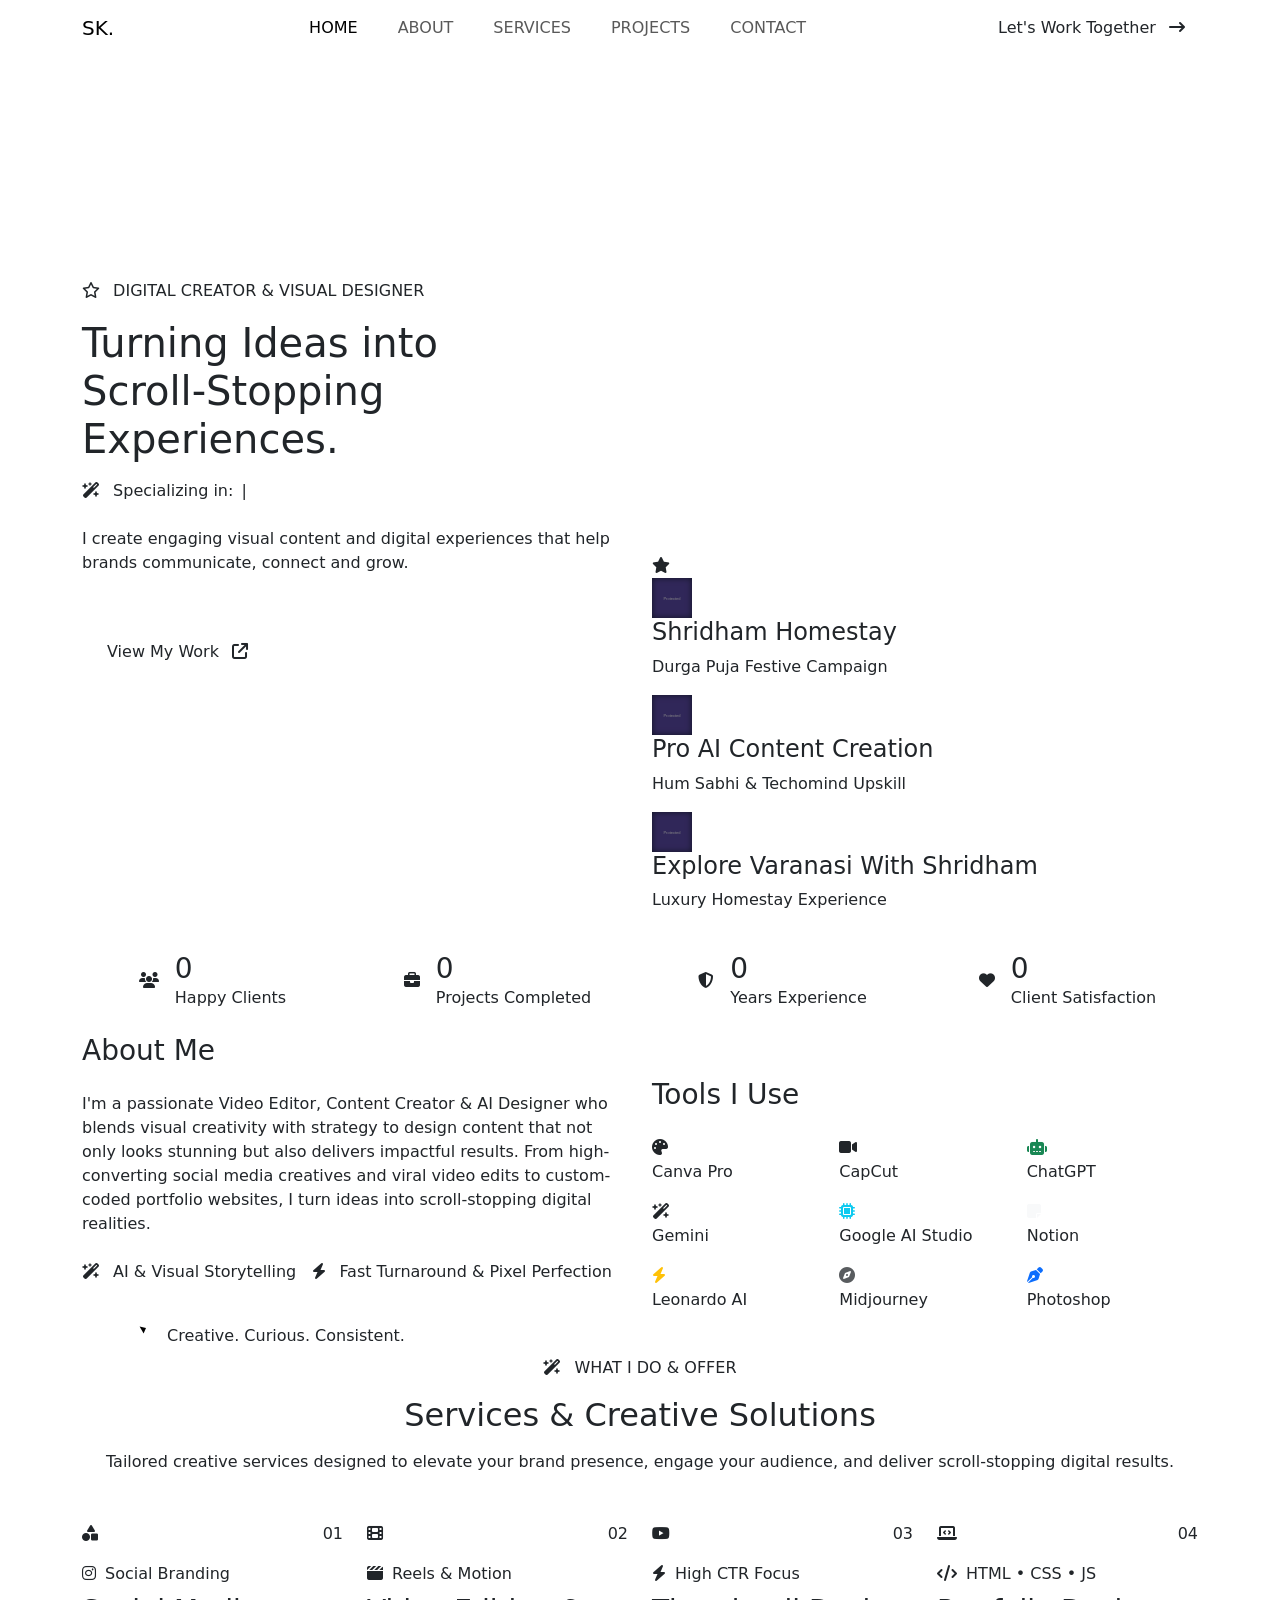
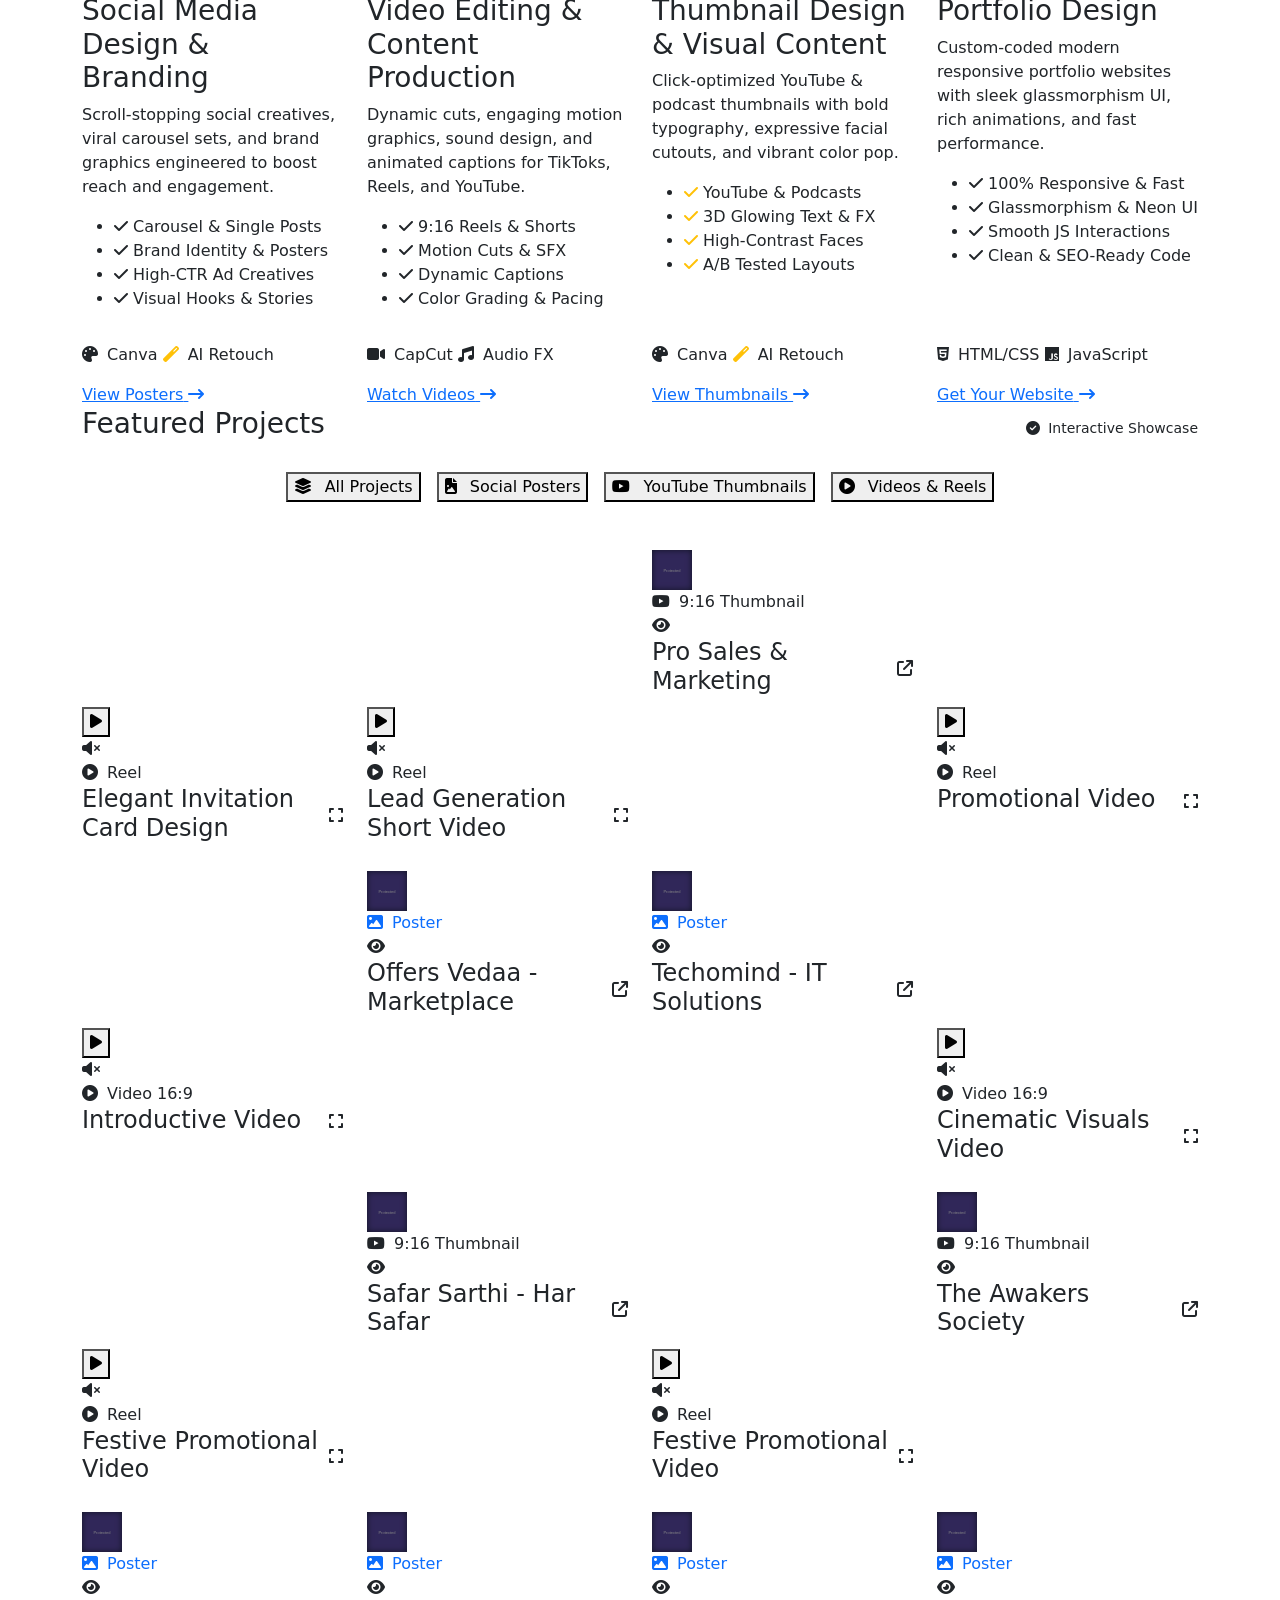
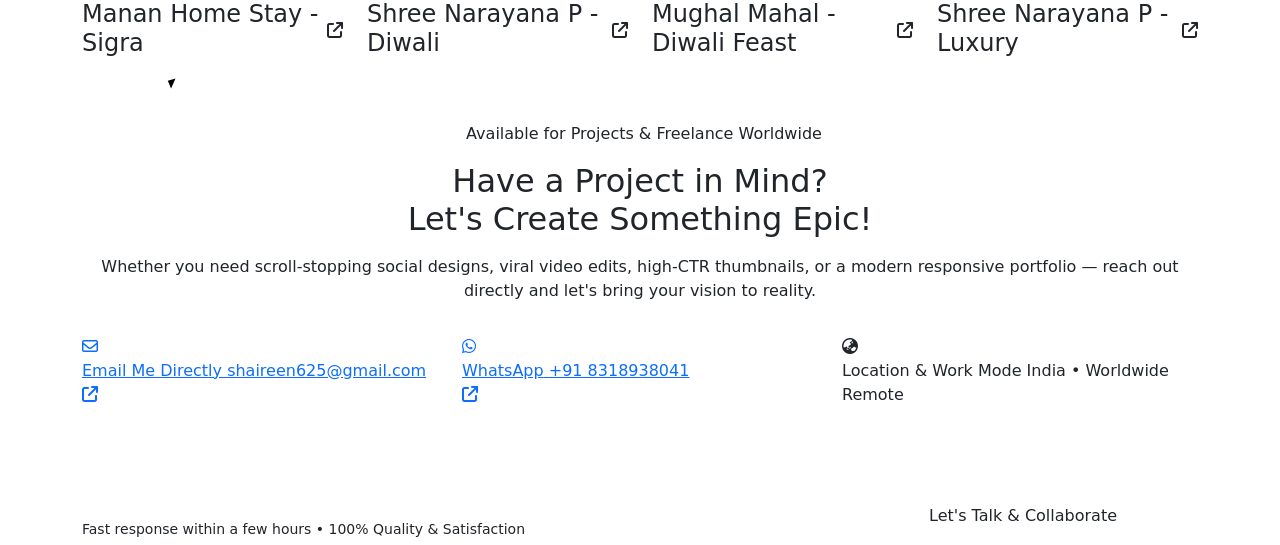
==== index.html @ 80df25f9 "Add files via upload" ====
<!doctype html>
<html lang="en">

<head>
  <meta charset="UTF-8" />
  <meta name="viewport" content="width=device-width, initial-scale=1.0" />
  <meta name="description"
    content="SK. - Digital Creator & AI Content Designer Portfolio. Specialize in UI/UX Design, Canva Design, AI Visuals, and Video Content Creation." />
  <meta name="keywords" content="Digital Creator, AI Designer, Canva Pro, Photoshop, Video Editing, Portfolio" />
  <meta name="author" content="SK." />

  <!-- Open Graph SEO Meta Tags -->
  <meta property="og:type" content="website" />
  <meta property="og:title" content="SK. - Digital Creator & AI Content Designer Portfolio" />
  <meta property="og:description"
    content="Turning Ideas into Scroll-Stopping Experiences. Discover visual kits, UI mockups, and AI product visuals." />
  <meta property="og:image" content="media/favicon.png" />

  <link rel="icon" type="image/png" href="media/favicon.png" />
  <title>
    SK. - Video Editor, Content Creator & AI Content Designer Portfolio
  </title>

  <!-- Google Fonts -->
  <link rel="preconnect" href="https://fonts.googleapis.com" />
  <link rel="preconnect" href="https://fonts.gstatic.com" crossorigin />
  <link
    href="https://fonts.googleapis.com/css2?family=Inter:wght@300;400;500;600;700&family=Outfit:wght@400;500;600;700;800&display=swap"
    rel="stylesheet" />

  <!-- Bootstrap 5.3 CSS CDN -->
  <link href="https://cdn.jsdelivr.net/npm/bootstrap@5.3.0/dist/css/bootstrap.min.css" rel="stylesheet" />

  <!-- Font Awesome 6.4 CDN -->
  <link rel="stylesheet" href="https://cdnjs.cloudflare.com/ajax/libs/font-awesome/6.4.0/css/all.min.css" />

  <!-- Custom CSS -->
  <link rel="stylesheet" href="assets/css/style.css" />
</head>

<body>
  <div class="page-wrapper">
    <!-- Custom Navigation Backdrop for Mobile Sidebar -->
    <div class="nav-backdrop-custom" id="navBackdrop"></div>

    <!-- Ambient Glowing Lights in Background -->
    <div class="ambient-glow glow-top"></div>
    <div class="ambient-glow glow-middle"></div>
    <div class="ambient-glow glow-bottom"></div>

    <!-- Header Navigation -->
    <header class="navbar navbar-expand-lg transition-medium">
      <div class="container">
        <a href="#home" class="logo navbar-brand">
          SK<span class="dot">.</span>
        </a>

        <button class="navbar-toggler border-0 shadow-none menu-btn collapsed" type="button" id="custom-menu-toggle"
          aria-label="Toggle navigation">
          <span></span>
          <span></span>
          <span></span>
        </button>

        <div class="navbar-collapse justify-content-center" id="navbarNav">
          <!-- Mobile Drawer Top Bar with Brand & Close Button -->
          <div class="mobile-drawer-header d-flex d-lg-none justify-content-between align-items-center w-100">
            <a href="#home" class="logo navbar-brand">
              SK<span class="dot">.</span>
            </a>
            <button type="button" class="mobile-drawer-close-btn" id="mobileDrawerClose" aria-label="Close navigation">
              <i class="fa-solid fa-xmark"></i>
            </button>
          </div>

          <!-- Main Navigation Links -->
          <ul class="navbar-nav gap-lg-4 mt-3 mt-lg-0">
            <li class="nav-item">
              <a href="#home" class="nav-link active">HOME</a>
            </li>
            <li class="nav-item">
              <a href="#about" class="nav-link">ABOUT</a>
            </li>
            <li class="nav-item">
              <a href="#services" class="nav-link">SERVICES</a>
            </li>
            <li class="nav-item">
              <a href="#projects" class="nav-link">PROJECTS</a>
            </li>
            <li class="nav-item">
              <a href="#contact" class="nav-link">CONTACT</a>
            </li>
          </ul>

          <!-- Mobile Drawer Bottom Contact Hub -->
          <div class="mobile-drawer-footer d-flex d-lg-none flex-column w-100 mt-auto pt-4">
            <span class="mobile-footer-tag text-uppercase text-muted-custom">Quick Connect</span>
            <a href="https://wa.me/+918318938041" target="_blank" rel="noopener noreferrer"
              class="mobile-contact-pill whatsapp-pill">
              <i class="fa-brands fa-whatsapp"></i>
              <div class="d-flex flex-column text-start">
                <span class="pill-label">WhatsApp</span>
                <span class="pill-val">+91 8318938041</span>
              </div>
              <i class="fa-solid fa-arrow-up-right-from-square ms-auto pill-arrow"></i>
            </a>
            <a href="mailto:shaireen625@gmail.com" class="mobile-contact-pill email-pill">
              <i class="fa-regular fa-envelope"></i>
              <div class="d-flex flex-column text-start">
                <span class="pill-label">Email Me</span>
                <span class="pill-val">shaireen625@gmail.com</span>
              </div>
              <i class="fa-solid fa-arrow-up-right-from-square ms-auto pill-arrow"></i>
            </a>
            <div class="mobile-drawer-status mt-2">
              <span class="status-live-dot animate-pulse"></span>
              <span>Available for New Projects</span>
            </div>
          </div>
        </div>

        <div class="d-none d-lg-block">
          <a href="#contact" class="btn btn-work-together">
            Let's Work Together <i class="fas fa-arrow-right-long ms-2"></i>
          </a>
        </div>
      </div>
    </header>

    <!-- Main Scrolling Container -->
    <main>
      <!-- SECTION 1: HERO SECTION -->
      <section id="home" class="hero-section">
        <div class="container">
          <div class="row align-items-center gy-5">
            <!-- Left Hero Details -->
            <div class="col-lg-6 text-center text-lg-start">
              <div class="badge-creator-wrap mb-3 d-inline-flex">
                <span class="badge-creator">
                  <i class="fa-regular fa-star me-2 animate-pulse"></i>
                  DIGITAL CREATOR & VISUAL DESIGNER
                </span>
              </div>
              <h1 class="hero-title mb-3">
                Turning Ideas into <br />
                <span class="text-gradient">Scroll-Stopping <br />Experiences.</span>
              </h1>

              <!-- Dynamic Typewriter Showcase Box -->
              <div class="hero-typewriter-box mb-4 d-inline-flex align-items-center">
                <div class="typewriter-badge-glow">
                  <i class="fa-solid fa-wand-magic-sparkles text-cyan me-2"></i>
                  <span class="typewriter-prefix text-muted-custom">Specializing in:</span>
                </div>
                <span class="typewriter-dynamic-text text-gradient fw-bold ms-2" id="heroTypewriter"></span>
                <span class="typewriter-cursor">|</span>
              </div>

              <p class="hero-desc mb-5 text-muted-custom mx-auto mx-lg-0">
                I create engaging visual content and digital experiences that
                help brands communicate, connect and grow.
              </p>

              <div class="hero-cta-group d-flex justify-content-lg-start justify-content-center gap-4 mb-4">
                <a href="#projects" class="btn btn-primary-custom px-4 py-3">
                  View My Work
                  <i class="fas fa-arrow-up-right-from-square ms-2"></i>
                </a>
                <a href="media/cv/cv.pdf" class="btn btn-download-cv align-items-center gap-2 text-white"
                  target="_blank" rel="noopener noreferrer">
                  Download CV
                  <i class="fas fa-arrow-down-to-bracket text-primary-gradient"></i>
                </a>
              </div>

              <!-- Worked With Tools -->
              <!-- <div class="worked-tools-wrap">
                                <h6 class="worked-title text-uppercase text-muted-custom mb-3">Worked With Tools</h6>
                                <div
                                    class="worked-tools-list d-flex flex-wrap justify-content-center justify-content-lg-start gap-4 text-muted-custom font-heading">
                                    <span class="tool-item"><i class="fa-solid fa-palette text-cyan me-1"></i>
                                        Canva</span>
                                    <span class="tool-item"><i class="fa-solid fa-video text-pink me-1"></i>
                                        CapCut</span>
                                    <span class="tool-item"><i class="fa-solid fa-note-sticky text-light me-1"></i>
                                        Gemini</span>
                                    <span class="tool-item"><i class="fa-solid fa-robot text-success me-1"></i>
                                        ChatGPT</span>
                                </div>
                            </div> -->
            </div>

            <!-- Right Hero Visual Collage -->
            <div class="col-lg-6 position-relative hero-visual-col mt-0">
              <div class="collage-wrapper mx-auto">
                <!-- Glowing ring background shapes -->
                <div class="circle-glow-ring"></div>

                <!-- 3D Saturn ball shape -->
                <div class="saturn-sphere shadow-glow">
                  <div class="saturn-ring"></div>
                </div>

                <!-- Floating purple orb -->
                <div class="floating-sphere orb-1"></div>
                <div class="floating-sphere orb-2"></div>

                <!-- Spinning "Creativity With Purpose" Sticker Badge -->
                <div class="creativity-badge">
                  <svg viewBox="0 0 100 100" width="100%" height="100%">
                    <path id="circlePath" d="M 50, 50 m -37, 0 a 37,37 0 1,1 74,0 a 37,37 0 1,1 -74,0" fill="none" />
                    <text font-size="9" fill="rgba(255,255,255,0.7)" letter-spacing="1">
                      <textPath href="#circlePath">
                        CREATIVITY • WITH PURPOSE • CREATIVITY • WITH PURPOSE
                        •
                      </textPath>
                    </text>
                  </svg>
                  <div class="badge-star">
                    <i class="fas fa-star text-gradient"></i>
                  </div>
                </div>

                <!-- Collage Card 1: Shridham Homestay Campaign -->
                <div class="collage-card card-wellness">
                  <div class="card-inner">
                    <div class="card-media"
                      style="background-image: url('media/banner/banner1.jpg'); background-size: cover; background-position: center;"
                      data-bg="media/banner/banner1.jpg">
                      <img
                        src="data:image/svg+xml,%3Csvg xmlns='http://www.w3.org/2000/svg' width='40' height='40' viewBox='0 0 40 40'%3E%3Crect width='100%25' height='100%25' fill='%23121524'/%3E%3Cfilter id='b'%3E%3CfeGaussianBlur stdDeviation='3'/%3E%3C/filter%3E%3Crect width='100%25' height='100%25' fill='%238a5cf5' opacity='0.25' filter='url(%23b)'/%3E%3Ctext x='50%25' y='55%25' font-size='4' fill='%23888' font-family='sans-serif' text-anchor='middle'%3EProtected%3C/text%3E%3C/svg%3E"
                        alt="Shridham Homestay Durga Puja Festive Campaign Offer" class="protected-placeholder"
                        draggable="false" />
                      <div class="media-protect-overlay"></div>
                    </div>
                    <div class="card-label">
                      <h4>Shridham Homestay</h4>
                      <p>Durga Puja Festive Campaign</p>
                    </div>
                  </div>
                </div>

                <!-- Collage Card 2: Hum Sabhi Pro AI Upskill -->
                <div class="collage-card card-perfume">
                  <div class="card-inner">
                    <div class="card-media"
                      style="background-image: url('media/banner/banner2.jpg'); background-size: cover; background-position: center;"
                      data-bg="media/banner/banner2.jpg">
                      <img
                        src="data:image/svg+xml,%3Csvg xmlns='http://www.w3.org/2000/svg' width='40' height='40' viewBox='0 0 40 40'%3E%3Crect width='100%25' height='100%25' fill='%23121524'/%3E%3Cfilter id='b'%3E%3CfeGaussianBlur stdDeviation='3'/%3E%3C/filter%3E%3Crect width='100%25' height='100%25' fill='%238a5cf5' opacity='0.25' filter='url(%23b)'/%3E%3Ctext x='50%25' y='55%25' font-size='4' fill='%23888' font-family='sans-serif' text-anchor='middle'%3EProtected%3C/text%3E%3C/svg%3E"
                        alt="Hum Sabhi Pro AI Content Creation Upskill Program" class="protected-placeholder"
                        draggable="false" />
                      <div class="media-protect-overlay"></div>
                    </div>
                    <div class="card-label">
                      <h4>Pro AI Content Creation</h4>
                      <p>Hum Sabhi & Techomind Upskill</p>
                    </div>
                  </div>
                </div>

                <!-- Collage Card 3: Varanasi Travel & Stay -->
                <div class="collage-card card-skincare">
                  <div class="card-inner">
                    <div class="card-media"
                      style="background-image: url('media/banner/banner3.jpg'); background-size: cover; background-position: center;"
                      data-bg="media/banner/banner3.jpg">
                      <img
                        src="data:image/svg+xml,%3Csvg xmlns='http://www.w3.org/2000/svg' width='40' height='40' viewBox='0 0 40 40'%3E%3Crect width='100%25' height='100%25' fill='%23121524'/%3E%3Cfilter id='b'%3E%3CfeGaussianBlur stdDeviation='3'/%3E%3C/filter%3E%3Crect width='100%25' height='100%25' fill='%238a5cf5' opacity='0.25' filter='url(%23b)'/%3E%3Ctext x='50%25' y='55%25' font-size='4' fill='%23888' font-family='sans-serif' text-anchor='middle'%3EProtected%3C/text%3E%3C/svg%3E"
                        alt="Shridham Homestay Explore Varanasi Luxury Stay" class="protected-placeholder"
                        draggable="false" />
                      <div class="media-protect-overlay"></div>
                    </div>
                    <div class="card-label">
                      <h4>Explore Varanasi With Shridham</h4>
                      <p>Luxury Homestay Experience</p>
                    </div>
                  </div>
                </div>
              </div>
            </div>
          </div>
        </div>
      </section>

      <!-- SECTION 2: STATS CARD SECTION -->
      <section class="stats-section py-4">
        <div class="container">
          <div class="stats-glass-container">
            <div class="row align-items-center text-center text-md-start gy-4">
              <!-- Stat Item 1 -->
              <div class="col-md-3 col-6 border-right-custom">
                <div class="stat-item d-flex flex-column flex-md-row align-items-center justify-content-center gap-3">
                  <div class="stat-icon-box">
                    <i class="fa-solid fa-users"></i>
                  </div>
                  <div>
                    <h3 class="stat-num text-gradient mb-0" data-target="30" data-suffix="+">
                      0
                    </h3>
                    <p class="stat-lbl mb-0 text-muted-custom">
                      Happy Clients
                    </p>
                  </div>
                </div>
              </div>

              <!-- Stat Item 2 -->
              <div class="col-md-3 col-6 border-right-custom">
                <div class="stat-item d-flex flex-column flex-md-row align-items-center justify-content-center gap-3">
                  <div class="stat-icon-box">
                    <i class="fa-solid fa-briefcase"></i>
                  </div>
                  <div>
                    <h3 class="stat-num text-gradient mb-0" data-target="50" data-suffix="+">
                      0
                    </h3>
                    <p class="stat-lbl mb-0 text-muted-custom">
                      Projects Completed
                    </p>
                  </div>
                </div>
              </div>

              <!-- Stat Item 3 -->
              <div class="col-md-3 col-6 border-right-custom">
                <div class="stat-item d-flex flex-column flex-md-row align-items-center justify-content-center gap-3">
                  <div class="stat-icon-box">
                    <i class="fa-solid fa-shield-halved"></i>
                  </div>
                  <div>
                    <h3 class="stat-num text-gradient mb-0" data-target="2" data-suffix="+">
                      0
                    </h3>
                    <p class="stat-lbl mb-0 text-muted-custom">
                      Years Experience
                    </p>
                  </div>
                </div>
              </div>

              <!-- Stat Item 4 -->
              <div class="col-md-3 col-6">
                <div class="stat-item d-flex flex-column flex-md-row align-items-center justify-content-center gap-3">
                  <div class="stat-icon-box">
                    <i class="fa-solid fa-heart"></i>
                  </div>
                  <div>
                    <h3 class="stat-num text-gradient mb-0" data-target="100" data-suffix="%">
                      0
                    </h3>
                    <p class="stat-lbl mb-0 text-muted-custom">
                      Client Satisfaction
                    </p>
                  </div>
                </div>
              </div>
            </div>
          </div>
        </div>
      </section>

      <!-- SECTION 3: ABOUT ME & TOOLS (2-Column Layout) -->
      <section id="about" class="details-section pb-0">
        <div class="container">
          <div class="stats-glass-about-container">
            <div class="row gy-4 align-items-center">
              <!-- Column 1: About Me -->
              <div class="col-lg-6" id="about-col">
                <div class="column-header mb-4">
                  <h3 class="column-title">About Me</h3>
                  <div class="column-title-line"></div>
                </div>
                <p class="about-text text-muted-custom mb-4">
                  I'm a passionate Video Editor, Content Creator & AI Designer who blends
                  visual creativity with strategy to design content that not
                  only looks stunning but also delivers impactful results.
                  From high-converting social media creatives and viral video
                  edits to custom-coded portfolio websites, I turn ideas into
                  scroll-stopping digital realities.
                </p>

                <div class="about-highlights-grid d-flex flex-wrap gap-2 gap-md-3 mb-4">
                  <div class="about-highlight-pill">
                    <i class="fa-solid fa-wand-magic-sparkles text-cyan me-2"></i>
                    <span>AI & Visual Storytelling</span>
                  </div>
                  <div class="about-highlight-pill">
                    <i class="fa-solid fa-bolt text-pink me-2"></i>
                    <span>Fast Turnaround & Pixel Perfection</span>
                  </div>
                </div>

                <div class="about-badge-wrap position-relative pt-2">
                  <!-- Hand drawn arrow pointer (embedded inline SVG) -->
                  <svg class="hand-arrow" viewBox="0 0 100 50" width="80">
                    <path d="M10,10 Q50,45 80,15" fill="none" stroke="var(--clr-primary)" stroke-width="2"
                      stroke-dasharray="4,4" />
                    <polygon points="80,15 72,13 77,22" fill="var(--clr-primary)" />
                  </svg>
                  <span class="btn-creative-badge">
                    Creative. Curious. Consistent.
                  </span>
                </div>
              </div>

              <!-- Column 2: Tools I Use -->
              <div class="col-lg-6" id="tools">
                <div class="column-header mb-4">
                  <h3 class="column-title">Tools I Use</h3>
                  <div class="column-title-line"></div>
                </div>
                <div class="tools-grid-box">
                  <div class="row g-2 g-md-3 row-cols-3">
                    <!-- Tool 1: Canva -->
                    <div class="col">
                      <div class="tool-card-box">
                        <div class="tool-card-icon text-cyan">
                          <i class="fa-solid fa-palette"></i>
                        </div>
                        <span>Canva Pro</span>
                      </div>
                    </div>

                    <!-- Tool 2: CapCut -->
                    <div class="col">
                      <div class="tool-card-box">
                        <div class="tool-card-icon text-pink">
                          <i class="fa-solid fa-video"></i>
                        </div>
                        <span>CapCut</span>
                      </div>
                    </div>

                    <!-- Tool 3: ChatGPT -->
                    <div class="col">
                      <div class="tool-card-box">
                        <div class="tool-card-icon text-success">
                          <i class="fa-solid fa-robot"></i>
                        </div>
                        <span>ChatGPT</span>
                      </div>
                    </div>

                    <!-- Tool 4: Google Gemini -->
                    <div class="col">
                      <div class="tool-card-box">
                        <div class="tool-card-icon text-violet">
                          <i class="fa-solid fa-wand-magic-sparkles"></i>
                        </div>
                        <span>Gemini</span>
                      </div>
                    </div>

                    <!-- Tool 5: Google AI Studio -->
                    <div class="col">
                      <div class="tool-card-box">
                        <div class="tool-card-icon text-info">
                          <i class="fa-solid fa-microchip"></i>
                        </div>
                        <span>Google AI Studio</span>
                      </div>
                    </div>

                    <!-- Tool 6: Notion -->
                    <div class="col">
                      <div class="tool-card-box">
                        <div class="tool-card-icon text-light">
                          <i class="fa-solid fa-note-sticky"></i>
                        </div>
                        <span>Notion</span>
                      </div>
                    </div>

                    <!-- Tool 7: Leonardo AI -->
                    <div class="col">
                      <div class="tool-card-box">
                        <div class="tool-card-icon text-warning">
                          <i class="fa-solid fa-bolt"></i>
                        </div>
                        <span>Leonardo AI</span>
                      </div>
                    </div>

                    <!-- Tool 8: Midjourney -->
                    <div class="col">
                      <div class="tool-card-box">
                        <div class="tool-card-icon text-muted">
                          <i class="fa-solid fa-compass"></i>
                        </div>
                        <span>Midjourney</span>
                      </div>
                    </div>

                    <!-- Tool 9: Photoshop -->
                    <div class="col">
                      <div class="tool-card-box">
                        <div class="tool-card-icon text-primary">
                          <i class="fa-solid fa-pen-nib"></i>
                        </div>
                        <span>Photoshop</span>
                      </div>
                    </div>
                  </div>
                </div>
              </div>
            </div>
          </div>
        </div>
      </section>

      <!-- SECTION 4: SERVICES SHOWCASE (4 Cards in Laptop, 2 Cards in Mobile) -->
      <section id="services" class="services-section pb-0 position-relative">
        <div class="container">
          <!-- Section Header -->
          <div class="text-center mb-5 section-header-wrap">
            <div class="badge-creator-wrap mb-3 d-inline-flex">
              <span class="badge-creator">
                <i class="fa-solid fa-wand-magic-sparkles me-2 text-primary-gradient animate-pulse"></i>
                WHAT I DO & OFFER
              </span>
            </div>
            <h2 class="section-title mb-3">
              Services & <span class="text-gradient">Creative Solutions</span>
            </h2>
            <p class="section-subtitle text-muted-custom mx-auto">
              Tailored creative services designed to elevate your brand
              presence, engage your audience, and deliver scroll-stopping
              digital results.
            </p>
          </div>

          <!-- Services Grid: 4 Cards on Laptop (col-lg-3), 2 Cards on Mobile (col-6) -->
          <div class="row g-3 g-md-4 services-grid-row">
            <!-- Service 1: Social Media Design & Branding -->
            <div class="col-lg-3 col-6 service-grid-col">
              <div class="service-card-premium service-card-cyan h-100 d-flex flex-column justify-content-between">
                <div class="service-card-top">
                  <div class="d-flex justify-content-between align-items-start mb-3">
                    <div class="service-icon-wrapper icon-cyan">
                      <i class="fa-solid fa-shapes"></i>
                    </div>
                    <span class="service-num-tag">01</span>
                  </div>
                  <div class="service-badge-pill badge-cyan mb-2">
                    <i class="fa-brands fa-instagram me-1"></i> Social
                    Branding
                  </div>
                  <h3 class="service-card-title">
                    Social Media Design & Branding
                  </h3>
                  <p class="service-card-desc text-muted-custom">
                    Scroll-stopping social creatives, viral carousel sets, and
                    brand graphics engineered to boost reach and engagement.
                  </p>
                  <ul class="service-feature-list">
                    <li>
                      <i class="fa-solid fa-check text-cyan"></i> Carousel &
                      Single Posts
                    </li>
                    <li>
                      <i class="fa-solid fa-check text-cyan"></i> Brand
                      Identity & Posters
                    </li>
                    <li>
                      <i class="fa-solid fa-check text-cyan"></i> High-CTR Ad
                      Creatives
                    </li>
                    <li>
                      <i class="fa-solid fa-check text-cyan"></i> Visual Hooks
                      & Stories
                    </li>
                  </ul>
                </div>
                <div class="service-card-bottom pt-3 border-top-glass">
                  <div class="service-tools-tags mb-3">
                    <span class="tool-mini-tag"><i class="fa-solid fa-palette text-cyan me-1"></i>
                      Canva</span>
                    <span class="tool-mini-tag"><i class="fa-solid fa-wand-magic text-warning me-1"></i>
                      AI Retouch</span>
                  </div>
                  <a href="#projects" class="btn-service-action service-link-posters" data-service-filter="posters">
                    <span>View Posters</span>
                    <i class="fa-solid fa-arrow-right-long"></i>
                  </a>
                </div>
              </div>
            </div>

            <!-- Service 2: Video Editing & Content Production -->
            <div class="col-lg-3 col-6 service-grid-col">
              <div class="service-card-premium service-card-pink h-100 d-flex flex-column justify-content-between">
                <div class="service-card-top">
                  <div class="d-flex justify-content-between align-items-start mb-3">
                    <div class="service-icon-wrapper icon-pink">
                      <i class="fa-solid fa-film"></i>
                    </div>
                    <span class="service-num-tag">02</span>
                  </div>
                  <div class="service-badge-pill badge-pink mb-2">
                    <i class="fa-solid fa-clapperboard me-1"></i> Reels &
                    Motion
                  </div>
                  <h3 class="service-card-title">
                    Video Editing & Content Production
                  </h3>
                  <p class="service-card-desc text-muted-custom">
                    Dynamic cuts, engaging motion graphics, sound design, and
                    animated captions for TikToks, Reels, and YouTube.
                  </p>
                  <ul class="service-feature-list">
                    <li>
                      <i class="fa-solid fa-check text-pink"></i> 9:16 Reels &
                      Shorts
                    </li>
                    <li>
                      <i class="fa-solid fa-check text-pink"></i> Motion Cuts
                      & SFX
                    </li>
                    <li>
                      <i class="fa-solid fa-check text-pink"></i> Dynamic
                      Captions
                    </li>
                    <li>
                      <i class="fa-solid fa-check text-pink"></i> Color
                      Grading & Pacing
                    </li>
                  </ul>
                </div>
                <div class="service-card-bottom pt-3 border-top-glass">
                  <div class="service-tools-tags mb-3">
                    <span class="tool-mini-tag"><i class="fa-solid fa-video text-pink me-1"></i>
                      CapCut</span>
                    <span class="tool-mini-tag"><i class="fa-solid fa-music text-pink me-1"></i> Audio
                      FX</span>
                  </div>
                  <a href="#projects" class="btn-service-action service-link-videos" data-service-filter="videos">
                    <span>Watch Videos</span>
                    <i class="fa-solid fa-arrow-right-long"></i>
                  </a>
                </div>
              </div>
            </div>

            <!-- Service 3: Thumbnail Design & Visual Content -->
            <div class="col-lg-3 col-6 service-grid-col">
              <div class="service-card-premium service-card-amber h-100 d-flex flex-column justify-content-between">
                <div class="service-card-top">
                  <div class="d-flex justify-content-between align-items-start mb-3">
                    <div class="service-icon-wrapper icon-amber">
                      <i class="fa-brands fa-youtube"></i>
                    </div>
                    <span class="service-num-tag">03</span>
                  </div>
                  <div class="service-badge-pill badge-amber mb-2">
                    <i class="fa-solid fa-bolt me-1"></i> High CTR Focus
                  </div>
                  <h3 class="service-card-title">
                    Thumbnail Design & Visual Content
                  </h3>
                  <p class="service-card-desc text-muted-custom">
                    Click-optimized YouTube & podcast thumbnails with bold
                    typography, expressive facial cutouts, and vibrant color
                    pop.
                  </p>
                  <ul class="service-feature-list">
                    <li>
                      <i class="fa-solid fa-check text-warning"></i> YouTube &
                      Podcasts
                    </li>
                    <li>
                      <i class="fa-solid fa-check text-warning"></i> 3D
                      Glowing Text & FX
                    </li>
                    <li>
                      <i class="fa-solid fa-check text-warning"></i>
                      High-Contrast Faces
                    </li>
                    <li>
                      <i class="fa-solid fa-check text-warning"></i> A/B
                      Tested Layouts
                    </li>
                  </ul>
                </div>
                <div class="service-card-bottom pt-3 border-top-glass">
                  <div class="service-tools-tags mb-3">
                    <span class="tool-mini-tag"><i class="fa-solid fa-palette text-cyan me-1"></i>
                      Canva</span>
                    <span class="tool-mini-tag"><i class="fa-solid fa-wand-magic text-warning me-1"></i>
                      AI Retouch</span>
                  </div>
                  <a href="#projects" class="btn-service-action service-link-thumbnails"
                    data-service-filter="thumbnails">
                    <span>View Thumbnails</span>
                    <i class="fa-solid fa-arrow-right-long"></i>
                  </a>
                </div>
              </div>
            </div>

            <!-- Service 4: Portfolio Design -->
            <div class="col-lg-3 col-6 service-grid-col">
              <div class="service-card-premium service-card-violet h-100 d-flex flex-column justify-content-between">
                <div class="service-card-top">
                  <div class="d-flex justify-content-between align-items-start mb-3">
                    <div class="service-icon-wrapper icon-violet">
                      <i class="fa-solid fa-laptop-code"></i>
                    </div>
                    <span class="service-num-tag">04</span>
                  </div>
                  <div class="service-badge-pill badge-violet mb-2">
                    <i class="fa-solid fa-code me-1"></i> HTML • CSS • JS
                  </div>
                  <h3 class="service-card-title">Portfolio Design</h3>
                  <p class="service-card-desc text-muted-custom">
                    Custom-coded modern responsive portfolio websites with
                    sleek glassmorphism UI, rich animations, and fast
                    performance.
                  </p>
                  <ul class="service-feature-list">
                    <li>
                      <i class="fa-solid fa-check text-violet"></i> 100%
                      Responsive & Fast
                    </li>
                    <li>
                      <i class="fa-solid fa-check text-violet"></i>
                      Glassmorphism & Neon UI
                    </li>
                    <li>
                      <i class="fa-solid fa-check text-violet"></i> Smooth JS
                      Interactions
                    </li>
                    <li>
                      <i class="fa-solid fa-check text-violet"></i> Clean &
                      SEO-Ready Code
                    </li>
                  </ul>
                </div>
                <div class="service-card-bottom pt-3 border-top-glass">
                  <div class="service-tools-tags mb-3">
                    <span class="tool-mini-tag"><i class="fa-brands fa-html5 text-violet me-1"></i>
                      HTML/CSS</span>
                    <span class="tool-mini-tag"><i class="fa-brands fa-js text-violet me-1"></i>
                      JavaScript</span>
                  </div>
                  <a href="#contact" class="btn-service-action service-link-contact">
                    <span>Get Your Website</span>
                    <i class="fa-solid fa-arrow-right-long"></i>
                  </a>
                </div>
              </div>
            </div>
          </div>
        </div>
      </section>

      <!-- SECTION 5: FEATURED PROJECTS SECTION -->
      <section id="projects" class="projects-section pb-0">
        <div class="container">
          <div class="d-flex flex-column flex-md-row align-items-center justify-content-between mb-4">
            <div class="column-header mb-3 mb-md-0">
              <h3 class="column-title">Featured Projects</h3>
              <div class="column-title-line"></div>
            </div>
            <div>
              <span class="text-muted-custom font-heading small">
                <i class="fa-solid fa-circle-check text-primary-gradient me-1"></i>
                Interactive Showcase
              </span>
            </div>
          </div>

          <!-- Category Filter Tabs -->
          <div class="project-filters-bar mb-5 d-flex flex-wrap justify-content-center gap-2 gap-md-3">
            <button class="filter-btn active" data-filter="all">
              <i class="fa-solid fa-layer-group me-2"></i> All Projects
            </button>
            <button class="filter-btn" data-filter="posters">
              <i class="fa-solid fa-file-image me-2"></i> Social Posters
            </button>
            <button class="filter-btn" data-filter="thumbnails">
              <i class="fa-brands fa-youtube me-2"></i> YouTube Thumbnails
            </button>
            <button class="filter-btn" data-filter="videos">
              <i class="fa-solid fa-circle-play me-2"></i> Videos & Reels
            </button>
          </div>

          <!-- Projects Grid -->
          <div class="row g-4 justify-content-center" id="projects-grid">
            <!-- Project 1: VideoOne -->
            <div class="col-lg-3 col-md-4 col-sm-6 col-6 project-grid-item" data-category="videos">
              <div class="project-card-custom project-video-card" data-id="VideoOne" data-type="video">
                <div class="project-thumbnail vertical-ratio-video">
                  <video class="card-inline-video" preload="metadata" playsinline loop muted>
                    <source src="media/video/video1.mp4#t=0.001" type="video/mp4" />
                  </video>
                  <div class="video-play-overlay">
                    <button class="btn-play-trigger" aria-label="Play/Pause Video">
                      <i class="fa-solid fa-play play-icon"></i>
                      <i class="fa-solid fa-pause pause-icon d-none"></i>
                    </button>
                  </div>
                  <div class="video-sound-badge" title="Toggle Sound">
                    <i class="fa-solid fa-volume-xmark sound-icon"></i>
                  </div>
                  <div class="media-type-badge badge-video">
                    <i class="fa-solid fa-circle-play me-1"></i> Reel
                  </div>
                </div>
                <div class="project-details-bar d-flex justify-content-between align-items-center">
                  <div>
                    <h4 class="project-title-name mb-1">Elegant Invitation Card Design</h4>
                  </div>
                  <div class="project-link-icon-box btn-inspect-modal">
                    <i class="fa-solid fa-expand"></i>
                  </div>
                </div>
              </div>
            </div>

            <!-- Project 2: VideoTwo -->
            <div class="col-lg-3 col-md-4 col-sm-6 col-6 project-grid-item" data-category="videos">
              <div class="project-card-custom project-video-card" data-id="VideoTwo" data-type="video">
                <div class="project-thumbnail vertical-ratio-video">
                  <video class="card-inline-video" preload="metadata" playsinline loop muted>
                    <source src="media/video/video2.mp4#t=0.001" type="video/mp4" />
                  </video>
                  <div class="video-play-overlay">
                    <button class="btn-play-trigger" aria-label="Play/Pause Video">
                      <i class="fa-solid fa-play play-icon"></i>
                      <i class="fa-solid fa-pause pause-icon d-none"></i>
                    </button>
                  </div>
                  <div class="video-sound-badge" title="Toggle Sound">
                    <i class="fa-solid fa-volume-xmark sound-icon"></i>
                  </div>
                  <div class="media-type-badge badge-video">
                    <i class="fa-solid fa-circle-play me-1"></i> Reel
                  </div>
                </div>
                <div class="project-details-bar d-flex justify-content-between align-items-center">
                  <div>
                    <h4 class="project-title-name mb-1">Lead Generation Short Video</h4>
                  </div>
                  <div class="project-link-icon-box btn-inspect-modal">
                    <i class="fa-solid fa-expand"></i>
                  </div>
                </div>
              </div>
            </div>

            <!-- Project 3: ThumbOne -->
            <div class="col-lg-3 col-md-4 col-sm-6 col-6 project-grid-item" data-category="thumbnails">
              <div class="project-card-custom" data-id="ThumbOne">
                <div class="project-thumbnail vertical-ratio-poster"
                  style="background-image: url('media/thumbnail/thumbnail1.jpg'); background-size: cover; background-position: center;"
                  data-bg="media/thumbnail/thumbnail1.jpg">
                  <img
                    src="data:image/svg+xml,%3Csvg xmlns='http://www.w3.org/2000/svg' width='40' height='40' viewBox='0 0 40 40'%3E%3Crect width='100%25' height='100%25' fill='%23121524'/%3E%3Cfilter id='b'%3E%3CfeGaussianBlur stdDeviation='3'/%3E%3C/filter%3E%3Crect width='100%25' height='100%25' fill='%238a5cf5' opacity='0.25' filter='url(%23b)'/%3E%3Ctext x='50%25' y='55%25' font-size='4' fill='%23888' font-family='sans-serif' text-anchor='middle'%3EProtected%3C/text%3E%3C/svg%3E"
                    alt="Offers Vedaa Pro Sales & Marketing Upskill Program" class="protected-placeholder"
                    draggable="false" />
                  <div class="media-protect-overlay"></div>
                  <div class="media-type-badge badge-youtube">
                    <i class="fa-brands fa-youtube me-1"></i> 9:16 Thumbnail
                  </div>
                  <div class="project-hover-overlay">
                    <span class="btn-hover-open"><i class="fas fa-eye"></i></span>
                  </div>
                </div>
                <div class="project-details-bar d-flex justify-content-between align-items-center">
                  <div>
                    <h4 class="project-title-name mb-1">
                      Pro Sales & Marketing
                    </h4>
                  </div>
                  <div class="project-link-icon-box">
                    <i class="fa-solid fa-arrow-up-right-from-square"></i>
                  </div>
                </div>
              </div>
            </div>

            <!-- Project 4: VideoThree -->
            <div class="col-lg-3 col-md-4 col-sm-6 col-6 project-grid-item" data-category="videos">
              <div class="project-card-custom project-video-card" data-id="VideoThree" data-type="video">
                <div class="project-thumbnail vertical-ratio-video">
                  <video class="card-inline-video" preload="metadata" playsinline loop muted>
                    <source src="media/video/video3.mp4#t=0.001" type="video/mp4" />
                  </video>
                  <div class="video-play-overlay">
                    <button class="btn-play-trigger" aria-label="Play/Pause Video">
                      <i class="fa-solid fa-play play-icon"></i>
                      <i class="fa-solid fa-pause pause-icon d-none"></i>
                    </button>
                  </div>
                  <div class="video-sound-badge" title="Toggle Sound">
                    <i class="fa-solid fa-volume-xmark sound-icon"></i>
                  </div>
                  <div class="media-type-badge badge-video">
                    <i class="fa-solid fa-circle-play me-1"></i> Reel
                  </div>
                </div>
                <div class="project-details-bar d-flex justify-content-between align-items-center">
                  <div>
                    <h4 class="project-title-name mb-1">Promotional Video</h4>
                  </div>
                  <div class="project-link-icon-box btn-inspect-modal">
                    <i class="fa-solid fa-expand"></i>
                  </div>
                </div>
              </div>
            </div>

            <!-- Project 5: VideoFour (Horizontal 16:9) -->
            <div class="col-lg-3 col-md-4 col-sm-6 col-6 project-grid-item" data-category="videos">
              <div class="project-card-custom project-video-card" data-id="VideoFour" data-type="video">
                <div class="project-thumbnail horizontal-ratio-video">
                  <video class="card-inline-video" preload="metadata" playsinline loop muted>
                    <source src="media/video/video6.mp4#t=0.001" type="video/mp4" />
                  </video>
                  <div class="video-play-overlay">
                    <button class="btn-play-trigger" aria-label="Play/Pause Video">
                      <i class="fa-solid fa-play play-icon"></i>
                      <i class="fa-solid fa-pause pause-icon d-none"></i>
                    </button>
                  </div>
                  <div class="video-sound-badge" title="Toggle Sound">
                    <i class="fa-solid fa-volume-xmark sound-icon"></i>
                  </div>
                  <div class="media-type-badge badge-video">
                    <i class="fa-solid fa-circle-play me-1"></i> Video 16:9
                  </div>
                </div>
                <div class="project-details-bar d-flex justify-content-between align-items-center">
                  <div>
                    <h4 class="project-title-name mb-1">Introductive Video</h4>
                  </div>
                  <div class="project-link-icon-box btn-inspect-modal">
                    <i class="fa-solid fa-expand"></i>
                  </div>
                </div>
              </div>
            </div>

            <!-- Project 6: SocialOne -->
            <div class="col-lg-3 col-md-4 col-sm-6 col-6 project-grid-item" data-category="posters">
              <div class="project-card-custom" data-id="SocialOne">
                <div class="project-thumbnail horizontal-ratio-poster"
                  style="background-image: url('media/social/social3.jpg'); background-size: cover; background-position: center;"
                  data-bg="media/social/social3.jpg">
                  <img
                    src="data:image/svg+xml,%3Csvg xmlns='http://www.w3.org/2000/svg' width='40' height='40' viewBox='0 0 40 40'%3E%3Crect width='100%25' height='100%25' fill='%23121524'/%3E%3Cfilter id='b'%3E%3CfeGaussianBlur stdDeviation='3'/%3E%3C/filter%3E%3Crect width='100%25' height='100%25' fill='%238a5cf5' opacity='0.25' filter='url(%23b)'/%3E%3Ctext x='50%25' y='55%25' font-size='4' fill='%23888' font-family='sans-serif' text-anchor='middle'%3EProtected%3C/text%3E%3C/svg%3E"
                    alt="Offers Vedaa Multi-Service Digital Marketplace Banner" class="protected-placeholder"
                    draggable="false" />
                  <div class="media-protect-overlay"></div>
                  <div class="media-type-badge text-primary">
                    <i class="fa-solid fa-image me-1"></i> Poster
                  </div>
                  <div class="project-hover-overlay">
                    <span class="btn-hover-open"><i class="fas fa-eye"></i></span>
                  </div>
                </div>
                <div class="project-details-bar d-flex justify-content-between align-items-center">
                  <div>
                    <h4 class="project-title-name mb-1">
                      Offers Vedaa - Marketplace
                    </h4>
                  </div>
                  <div class="project-link-icon-box">
                    <i class="fa-solid fa-arrow-up-right-from-square"></i>
                  </div>
                </div>
              </div>
            </div>

            <!-- Project 7: SocialTwo -->
            <div class="col-lg-3 col-md-4 col-sm-6 col-6 project-grid-item" data-category="posters">
              <div class="project-card-custom" data-id="SocialTwo">
                <div class="project-thumbnail horizontal-ratio-poster"
                  style="background-image: url('media/social/social2.jpg'); background-size: cover; background-position: center;"
                  data-bg="media/social/social2.jpg">
                  <img
                    src="data:image/svg+xml,%3Csvg xmlns='http://www.w3.org/2000/svg' width='40' height='40' viewBox='0 0 40 40'%3E%3Crect width='100%25' height='100%25' fill='%23121524'/%3E%3Cfilter id='b'%3E%3CfeGaussianBlur stdDeviation='3'/%3E%3C/filter%3E%3Crect width='100%25' height='100%25' fill='%238a5cf5' opacity='0.25' filter='url(%23b)'/%3E%3Ctext x='50%25' y='55%25' font-size='4' fill='%23888' font-family='sans-serif' text-anchor='middle'%3EProtected%3C/text%3E%3C/svg%3E"
                    alt="Techomind IT Solutions Business Growth Campaign" class="protected-placeholder"
                    draggable="false" />
                  <div class="media-protect-overlay"></div>
                  <div class="media-type-badge text-primary">
                    <i class="fa-solid fa-image me-1"></i> Poster
                  </div>
                  <div class="project-hover-overlay">
                    <span class="btn-hover-open"><i class="fas fa-eye"></i></span>
                  </div>
                </div>
                <div class="project-details-bar d-flex justify-content-between align-items-center">
                  <div>
                    <h4 class="project-title-name mb-1">
                      Techomind - IT Solutions
                    </h4>
                  </div>
                  <div class="project-link-icon-box">
                    <i class="fa-solid fa-arrow-up-right-from-square"></i>
                  </div>
                </div>
              </div>
            </div>

            <!-- Project 8: VideoFive (Horizontal 16:9) -->
            <div class="col-lg-3 col-md-4 col-sm-6 col-6 project-grid-item" data-category="videos">
              <div class="project-card-custom project-video-card" data-id="VideoFive" data-type="video">
                <div class="project-thumbnail horizontal-ratio-video">
                  <video class="card-inline-video" preload="metadata" playsinline loop muted>
                    <source src="media/video/video7.mp4#t=0.001" type="video/mp4" />
                  </video>
                  <div class="video-play-overlay">
                    <button class="btn-play-trigger" aria-label="Play/Pause Video">
                      <i class="fa-solid fa-play play-icon"></i>
                      <i class="fa-solid fa-pause pause-icon d-none"></i>
                    </button>
                  </div>
                  <div class="video-sound-badge" title="Toggle Sound">
                    <i class="fa-solid fa-volume-xmark sound-icon"></i>
                  </div>
                  <div class="media-type-badge badge-video">
                    <i class="fa-solid fa-circle-play me-1"></i> Video 16:9
                  </div>
                </div>
                <div class="project-details-bar d-flex justify-content-between align-items-center">
                  <div>
                    <h4 class="project-title-name mb-1">Cinematic Visuals Video</h4>
                  </div>
                  <div class="project-link-icon-box btn-inspect-modal">
                    <i class="fa-solid fa-expand"></i>
                  </div>
                </div>
              </div>
            </div>

            <!-- Project 9: VideoSix -->
            <div class="col-lg-3 col-md-4 col-sm-6 col-6 project-grid-item" data-category="videos">
              <div class="project-card-custom project-video-card" data-id="VideoSix" data-type="video">
                <div class="project-thumbnail vertical-ratio-video">
                  <video class="card-inline-video" preload="metadata" playsinline loop muted>
                    <source src="media/video/video4.mp4#t=0.001" type="video/mp4" />
                  </video>
                  <div class="video-play-overlay">
                    <button class="btn-play-trigger" aria-label="Play/Pause Video">
                      <i class="fa-solid fa-play play-icon"></i>
                      <i class="fa-solid fa-pause pause-icon d-none"></i>
                    </button>
                  </div>
                  <div class="video-sound-badge" title="Toggle Sound">
                    <i class="fa-solid fa-volume-xmark sound-icon"></i>
                  </div>
                  <div class="media-type-badge badge-video">
                    <i class="fa-solid fa-circle-play me-1"></i> Reel
                  </div>
                </div>
                <div class="project-details-bar d-flex justify-content-between align-items-center">
                  <div>
                    <h4 class="project-title-name mb-1">Festive Promotional Video</h4>
                  </div>
                  <div class="project-link-icon-box btn-inspect-modal">
                    <i class="fa-solid fa-expand"></i>
                  </div>
                </div>
              </div>
            </div>

            <!-- Project 10: ThumbTwo -->
            <div class="col-lg-3 col-md-4 col-sm-6 col-6 project-grid-item" data-category="thumbnails">
              <div class="project-card-custom" data-id="ThumbTwo">
                <div class="project-thumbnail vertical-ratio-poster"
                  style="background-image: url('media/thumbnail/thumbnail2.jpg'); background-size: cover; background-position: center;"
                  data-bg="media/thumbnail/thumbnail2.jpg">
                  <img
                    src="data:image/svg+xml,%3Csvg xmlns='http://www.w3.org/2000/svg' width='40' height='40' viewBox='0 0 40 40'%3E%3Crect width='100%25' height='100%25' fill='%23121524'/%3E%3Cfilter id='b'%3E%3CfeGaussianBlur stdDeviation='3'/%3E%3C/filter%3E%3Crect width='100%25' height='100%25' fill='%238a5cf5' opacity='0.25' filter='url(%23b)'/%3E%3Ctext x='50%25' y='55%25' font-size='4' fill='%23888' font-family='sans-serif' text-anchor='middle'%3EProtected%3C/text%3E%3C/svg%3E"
                    alt="Safar Sarthi Tour & Travels Har Safar Yaadgaar" class="protected-placeholder"
                    draggable="false" />
                  <div class="media-protect-overlay"></div>
                  <div class="media-type-badge badge-youtube">
                    <i class="fa-brands fa-youtube me-1"></i> 9:16 Thumbnail
                  </div>
                  <div class="project-hover-overlay">
                    <span class="btn-hover-open"><i class="fas fa-eye"></i></span>
                  </div>
                </div>
                <div class="project-details-bar d-flex justify-content-between align-items-center">
                  <div>
                    <h4 class="project-title-name mb-1">
                      Safar Sarthi - Har Safar
                    </h4>
                  </div>
                  <div class="project-link-icon-box">
                    <i class="fa-solid fa-arrow-up-right-from-square"></i>
                  </div>
                </div>
              </div>
            </div>

            <!-- Project 11: VideoSeven -->
            <div class="col-lg-3 col-md-4 col-sm-6 col-6 project-grid-item" data-category="videos">
              <div class="project-card-custom project-video-card" data-id="VideoSeven" data-type="video">
                <div class="project-thumbnail vertical-ratio-video">
                  <video class="card-inline-video" preload="metadata" playsinline loop muted>
                    <source src="media/video/video8.mp4#t=0.001" type="video/mp4" />
                  </video>
                  <div class="video-play-overlay">
                    <button class="btn-play-trigger" aria-label="Play/Pause Video">
                      <i class="fa-solid fa-play play-icon"></i>
                      <i class="fa-solid fa-pause pause-icon d-none"></i>
                    </button>
                  </div>
                  <div class="video-sound-badge" title="Toggle Sound">
                    <i class="fa-solid fa-volume-xmark sound-icon"></i>
                  </div>
                  <div class="media-type-badge badge-video">
                    <i class="fa-solid fa-circle-play me-1"></i> Reel
                  </div>
                </div>
                <div class="project-details-bar d-flex justify-content-between align-items-center">
                  <div>
                    <h4 class="project-title-name mb-1">Festive Promotional Video</h4>
                  </div>
                  <div class="project-link-icon-box btn-inspect-modal">
                    <i class="fa-solid fa-expand"></i>
                  </div>
                </div>
              </div>
            </div>

            <!-- Project 12: ThumbThree -->
            <div class="col-lg-3 col-md-4 col-sm-6 col-6 project-grid-item" data-category="thumbnails">
              <div class="project-card-custom" data-id="ThumbThree">
                <div class="project-thumbnail vertical-ratio-poster"
                  style="background-image: url('media/thumbnail/thumbnail3.jpg'); background-size: cover; background-position: center;"
                  data-bg="media/thumbnail/thumbnail3.jpg">
                  <img
                    src="data:image/svg+xml,%3Csvg xmlns='http://www.w3.org/2000/svg' width='40' height='40' viewBox='0 0 40 40'%3E%3Crect width='100%25' height='100%25' fill='%23121524'/%3E%3Cfilter id='b'%3E%3CfeGaussianBlur stdDeviation='3'/%3E%3C/filter%3E%3Crect width='100%25' height='100%25' fill='%238a5cf5' opacity='0.25' filter='url(%23b)'/%3E%3Ctext x='50%25' y='55%25' font-size='4' fill='%23888' font-family='sans-serif' text-anchor='middle'%3EProtected%3C/text%3E%3C/svg%3E"
                    alt="The Awakers Society Awake Skill Empower Poster" class="protected-placeholder"
                    draggable="false" />
                  <div class="media-protect-overlay"></div>
                  <div class="media-type-badge badge-youtube">
                    <i class="fa-brands fa-youtube me-1"></i> 9:16 Thumbnail
                  </div>
                  <div class="project-hover-overlay">
                    <span class="btn-hover-open"><i class="fas fa-eye"></i></span>
                  </div>
                </div>
                <div class="project-details-bar d-flex justify-content-between align-items-center">
                  <div>
                    <h4 class="project-title-name mb-1">
                      The Awakers Society
                    </h4>
                  </div>
                  <div class="project-link-icon-box">
                    <i class="fa-solid fa-arrow-up-right-from-square"></i>
                  </div>
                </div>
              </div>
            </div>

            <!-- Project 13: SocialThree -->
            <div class="col-lg-3 col-md-4 col-sm-6 col-6 project-grid-item" data-category="posters">
              <div class="project-card-custom" data-id="SocialThree">
                <div class="project-thumbnail media-ratio-poster"
                  style="background-image: url('media/social/social1.jpg'); background-size: cover; background-position: center;"
                  data-bg="media/social/social1.jpg">
                  <img
                    src="data:image/svg+xml,%3Csvg xmlns='http://www.w3.org/2000/svg' width='40' height='40' viewBox='0 0 40 40'%3E%3Crect width='100%25' height='100%25' fill='%23121524'/%3E%3Cfilter id='b'%3E%3CfeGaussianBlur stdDeviation='3'/%3E%3C/filter%3E%3Crect width='100%25' height='100%25' fill='%238a5cf5' opacity='0.25' filter='url(%23b)'/%3E%3Ctext x='50%25' y='55%25' font-size='4' fill='%23888' font-family='sans-serif' text-anchor='middle'%3EProtected%3C/text%3E%3C/svg%3E"
                    alt="Manan Home Stay Stay Relax Repeat Social Poster" class="protected-placeholder"
                    draggable="false" />
                  <div class="media-protect-overlay"></div>
                  <div class="media-type-badge text-primary">
                    <i class="fa-solid fa-image me-1"></i> Poster
                  </div>
                  <div class="project-hover-overlay">
                    <span class="btn-hover-open"><i class="fas fa-eye"></i></span>
                  </div>
                </div>
                <div class="project-details-bar d-flex justify-content-between align-items-center">
                  <div>
                    <h4 class="project-title-name mb-1">
                      Manan Home Stay - Sigra
                    </h4>
                  </div>
                  <div class="project-link-icon-box">
                    <i class="fa-solid fa-arrow-up-right-from-square"></i>
                  </div>
                </div>
              </div>
            </div>

            <!-- Project 14: SocialFour -->
            <div class="col-lg-3 col-md-4 col-sm-6 col-6 project-grid-item" data-category="posters">
              <div class="project-card-custom" data-id="SocialFour">
                <div class="project-thumbnail media-ratio-poster"
                  style="background-image: url('media/social/social4.jpg'); background-size: cover; background-position: center;"
                  data-bg="media/social/social4.jpg">
                  <img
                    src="data:image/svg+xml,%3Csvg xmlns='http://www.w3.org/2000/svg' width='40' height='40' viewBox='0 0 40 40'%3E%3Crect width='100%25' height='100%25' fill='%23121524'/%3E%3Cfilter id='b'%3E%3CfeGaussianBlur stdDeviation='3'/%3E%3C/filter%3E%3Crect width='100%25' height='100%25' fill='%238a5cf5' opacity='0.25' filter='url(%23b)'/%3E%3Ctext x='50%25' y='55%25' font-size='4' fill='%23888' font-family='sans-serif' text-anchor='middle'%3EProtected%3C/text%3E%3C/svg%3E"
                    alt="Shree Narayana P Guest House Diwali Special Campaign" class="protected-placeholder"
                    draggable="false" />
                  <div class="media-protect-overlay"></div>
                  <div class="media-type-badge text-primary">
                    <i class="fa-solid fa-image me-1"></i> Poster
                  </div>
                  <div class="project-hover-overlay">
                    <span class="btn-hover-open"><i class="fas fa-eye"></i></span>
                  </div>
                </div>
                <div class="project-details-bar d-flex justify-content-between align-items-center">
                  <div>
                    <h4 class="project-title-name mb-1">
                      Shree Narayana P - Diwali
                    </h4>
                  </div>
                  <div class="project-link-icon-box">
                    <i class="fa-solid fa-arrow-up-right-from-square"></i>
                  </div>
                </div>
              </div>
            </div>

            <!-- Project 15: SocialFive -->
            <div class="col-lg-3 col-md-4 col-sm-6 col-6 project-grid-item" data-category="posters">
              <div class="project-card-custom" data-id="SocialFive">
                <div class="project-thumbnail media-ratio-poster"
                  style="background-image: url('media/social/social5.jpg'); background-size: cover; background-position: center;"
                  data-bg="media/social/social5.jpg">
                  <img
                    src="data:image/svg+xml,%3Csvg xmlns='http://www.w3.org/2000/svg' width='40' height='40' viewBox='0 0 40 40'%3E%3Crect width='100%25' height='100%25' fill='%23121524'/%3E%3Cfilter id='b'%3E%3CfeGaussianBlur stdDeviation='3'/%3E%3C/filter%3E%3Crect width='100%25' height='100%25' fill='%238a5cf5' opacity='0.25' filter='url(%23b)'/%3E%3Ctext x='50%25' y='55%25' font-size='4' fill='%23888' font-family='sans-serif' text-anchor='middle'%3EProtected%3C/text%3E%3C/svg%3E"
                    alt="Hotel Regency Mughal Mahal Restaurant Diwali Food Menu Creative" class="protected-placeholder"
                    draggable="false" />
                  <div class="media-protect-overlay"></div>
                  <div class="media-type-badge text-primary">
                    <i class="fa-solid fa-image me-1"></i> Poster
                  </div>
                  <div class="project-hover-overlay">
                    <span class="btn-hover-open"><i class="fas fa-eye"></i></span>
                  </div>
                </div>
                <div class="project-details-bar d-flex justify-content-between align-items-center">
                  <div>
                    <h4 class="project-title-name mb-1">
                      Mughal Mahal - Diwali Feast
                    </h4>
                  </div>
                  <div class="project-link-icon-box">
                    <i class="fa-solid fa-arrow-up-right-from-square"></i>
                  </div>
                </div>
              </div>
            </div>

            <!-- Project 16: SocialSix -->
            <div class="col-lg-3 col-md-4 col-sm-6 col-6 project-grid-item" data-category="posters">
              <div class="project-card-custom" data-id="SocialSix">
                <div class="project-thumbnail media-ratio-poster"
                  style="background-image: url('media/social/social6.jpg'); background-size: cover; background-position: center;"
                  data-bg="media/social/social6.jpg">
                  <img
                    src="data:image/svg+xml,%3Csvg xmlns='http://www.w3.org/2000/svg' width='40' height='40' viewBox='0 0 40 40'%3E%3Crect width='100%25' height='100%25' fill='%23121524'/%3E%3Cfilter id='b'%3E%3CfeGaussianBlur stdDeviation='3'/%3E%3C/filter%3E%3Crect width='100%25' height='100%25' fill='%238a5cf5' opacity='0.25' filter='url(%23b)'/%3E%3Ctext x='50%25' y='55%25' font-size='4' fill='%23888' font-family='sans-serif' text-anchor='middle'%3EProtected%3C/text%3E%3C/svg%3E"
                    alt="Shree Narayana P Guest House Luxury Stay Poster" class="protected-placeholder"
                    draggable="false" />
                  <div class="media-protect-overlay"></div>
                  <div class="media-type-badge text-primary">
                    <i class="fa-solid fa-image me-1"></i> Poster
                  </div>
                  <div class="project-hover-overlay">
                    <span class="btn-hover-open"><i class="fas fa-eye"></i></span>
                  </div>
                </div>
                <div class="project-details-bar d-flex justify-content-between align-items-center">
                  <div>
                    <h4 class="project-title-name mb-1">
                      Shree Narayana P - Luxury
                    </h4>
                  </div>
                  <div class="project-link-icon-box">
                    <i class="fa-solid fa-arrow-up-right-from-square"></i>
                  </div>
                </div>
              </div>
            </div>
          </div>
        </div>
      </section>

      <!-- SECTION 6: CONTACT SECTION (EXPANDED HEIGHT & FORM-FREE DIRECT HUB) -->
      <section id="contact" class="contact-section position-relative">
        <div class="container">
          <div class="contact-glass-banner">
            <!-- Decorative Ambient Glowing Lights -->
            <div class="contact-glow-orb contact-glow-1"></div>
            <div class="contact-glow-orb contact-glow-2"></div>

            <!-- Hand drawn paper plane flying (embedded inline SVG) -->
            <svg class="contact-plane" viewBox="0 0 100 50" width="110">
              <path d="M5,40 C30,10 60,40 85,15" fill="none" stroke="var(--clr-primary)" stroke-width="1.8"
                stroke-dasharray="4,4" />
              <polygon points="85,15 78,17 81,24" fill="var(--clr-primary)" />
            </svg>

            <div class="row align-items-center gy-4 gy-lg-5">
              <!-- Top Header & Live Availability Badge -->
              <div class="col-12 text-center">
                <div class="contact-status-pill d-inline-flex align-items-center mb-3">
                  <span class="status-live-dot animate-pulse me-2"></span>
                  <span class="status-text">Available for Projects & Freelance Worldwide</span>
                </div>
                <h2 class="contact-main-title mb-3">
                  Have a Project in Mind? <br />
                  <span class="text-gradient">Let's Create Something Epic!</span>
                </h2>
                <p class="contact-subtitle text-muted-custom mx-auto">
                  Whether you need scroll-stopping social designs, viral video
                  edits, high-CTR thumbnails, or a modern responsive portfolio
                  — reach out directly and let's bring your vision to reality.
                </p>
              </div>

              <!-- 3 Direct Interactive Contact Channels (Grid) -->
              <div class="col-12 my-3">
                <div class="row g-3 g-md-4 justify-content-center">
                  <!-- Channel 1: Email Box -->
                  <div class="col-lg-4 col-md-6">
                    <a href="mailto:shaireen625@gmail.com" class="contact-channel-card h-100">
                      <div class="channel-icon-box icon-mail">
                        <i class="fa-regular fa-envelope"></i>
                      </div>
                      <div class="channel-info-box">
                        <span class="channel-sublabel">Email Me Directly</span>
                        <span class="channel-mainvalue">shaireen625@gmail.com</span>
                      </div>
                      <div class="channel-action-arrow">
                        <i class="fa-solid fa-arrow-up-right-from-square"></i>
                      </div>
                    </a>
                  </div>

                  <!-- Channel 2: Phone / WhatsApp Direct -->
                  <div class="col-lg-4 col-md-6">
                    <a href="https://wa.me/+918318938041" target="_blank" rel="noopener noreferrer"
                      class="contact-channel-card h-100">
                      <div class="channel-icon-box icon-whatsapp">
                        <i class="fa-brands fa-whatsapp"></i>
                      </div>
                      <div class="channel-info-box">
                        <span class="channel-sublabel">WhatsApp</span>
                        <span class="channel-mainvalue">+91 8318938041</span>
                      </div>
                      <div class="channel-action-arrow">
                        <i class="fa-solid fa-arrow-up-right-from-square"></i>
                      </div>
                    </a>
                  </div>

                  <!-- Channel 3: Location / Remote Collaboration -->
                  <div class="col-lg-4 col-md-6">
                    <div class="contact-channel-card contact-channel-info h-100">
                      <div class="channel-icon-box icon-location">
                        <i class="fa-solid fa-earth-asia"></i>
                      </div>
                      <div class="channel-info-box">
                        <span class="channel-sublabel">Location & Work Mode</span>
                        <span class="channel-mainvalue">India • Worldwide Remote</span>
                      </div>

                    </div>
                  </div>
                </div>
              </div>

              <!-- Bottom Grand CTA Action Strip -->
              <div class="col-12 pt-3 border-top-glass text-center">
                <div class="d-flex flex-column flex-md-row align-items-center justify-content-between gap-3 gap-md-4">
                  <div class="text-md-start text-center">
                    <h5 class="mb-1 text-white fw-bold font-heading">
                      Ready to scale your digital presence?
                    </h5>
                    <p class="text-muted-custom mb-0 small">
                      Fast response within a few hours • 100% Quality &
                      Satisfaction
                    </p>
                  </div>
                  <div class="d-flex flex-wrap gap-3 align-items-center justify-content-center">
                    <a href="mailto:shaireen625@gmail.com"
                      class="btn btn-letstalk px-5 py-3 d-inline-flex align-items-center gap-3">
                      <span>Let's Talk & Collaborate</span>
                      <i class="fas fa-arrow-right-long text-white"></i>
                    </a>
                  </div>
                </div>
              </div>
            </div>
          </div>
        </div>
      </section>
    </main>
  </div>

  <!-- PROJECT LIGHTBOX / MODAL DIALOG CONTAINER -->
  <div class="modal fade" id="portfolio-modal" tabindex="-1" aria-hidden="true" role="dialog">
    <div class="modal-dialog modal-dialog-centered modal-lg">
      <div class="modal-content custom-modal-content">
        <div class="modal-body p-0">
          <button type="button" class="btn-close-custom" data-bs-dismiss="modal" aria-label="Close">
            &times;
          </button>
          <div class="row g-0">
            <div class="col-lg-6">
              <div
                class="modal-media-wrapper h-100 d-flex align-items-center justify-content-center bg-black position-relative">
                <img id="modal-img" src="" alt="Detailed project preview graphic"
                  class="img-fluid w-100 h-100 object-fit-contain" />
                <video id="modal-video" controls playsinline class="w-100 h-100 d-none"
                  style="object-fit: contain; max-height: 480px"></video>
              </div>
            </div>

            <div class="col-lg-6">
              <div class="modal-info-panel p-4 d-flex flex-column justify-content-between h-100">
                <div>
                  <span class="modal-tag-badge mb-3 d-inline-block" id="modal-tag">Category</span>
                  <h3 class="modal-title-custom mb-3" id="modal-title">
                    Project Title
                  </h3>
                  <p class="modal-desc-custom text-muted-custom mb-4" id="modal-desc">
                    Detailed breakdown of the design guidelines, colors
                    selections, typography styling choices, and project
                    outcomes.
                  </p>
                </div>

                <div class="modal-meta-grid-box border-top-custom pt-4">
                  <div class="row g-3">
                    <div class="col-6">
                      <span class="meta-label d-block text-muted-custom">Client Name</span>
                      <span class="meta-value d-block text-white" id="meta-client">Apex Plays</span>
                    </div>
                    <div class="col-6">
                      <span class="meta-label d-block text-muted-custom">Services Provided</span>
                      <span class="meta-value d-block text-white" id="meta-type">Graphic Design</span>
                    </div>
                    <div class="col-6">
                      <span class="meta-label d-block text-muted-custom">Editing Tools</span>
                      <span class="meta-value d-block text-white" id="meta-software">Canva Pro</span>
                    </div>
                    <div class="col-6">
                      <span class="meta-label d-block text-muted-custom">Release Date</span>
                      <span class="meta-value d-block text-white" id="meta-date">July 2026</span>
                    </div>
                  </div>
                </div>
              </div>
            </div>
          </div>
        </div>
      </div>
    </div>
  </div>

  <!-- Bootstrap 5.3 Bundle JS with Popper -->
  <script src="https://cdn.jsdelivr.net/npm/bootstrap@5.3.0/dist/js/bootstrap.bundle.min.js"></script>

  <!-- Custom JS -->
  <script src="assets/js/script.js"></script>
</body>

</html>
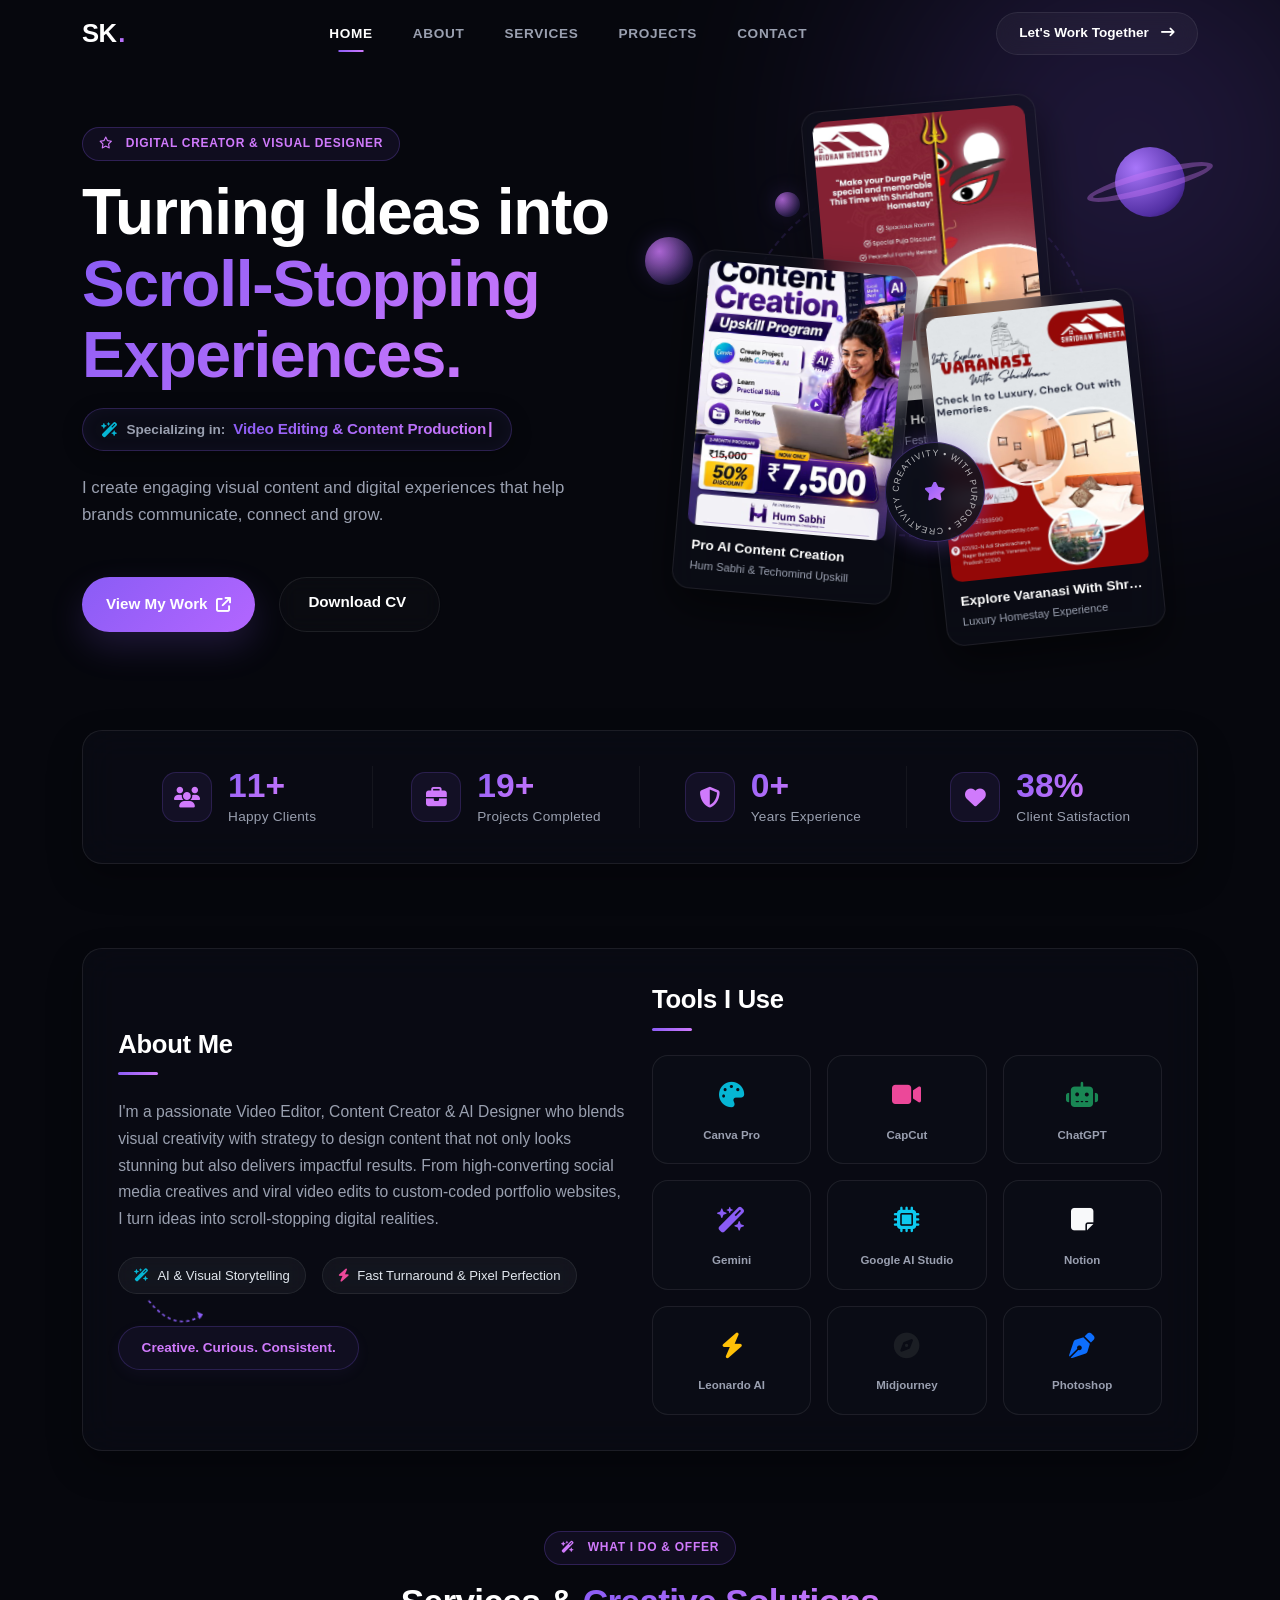
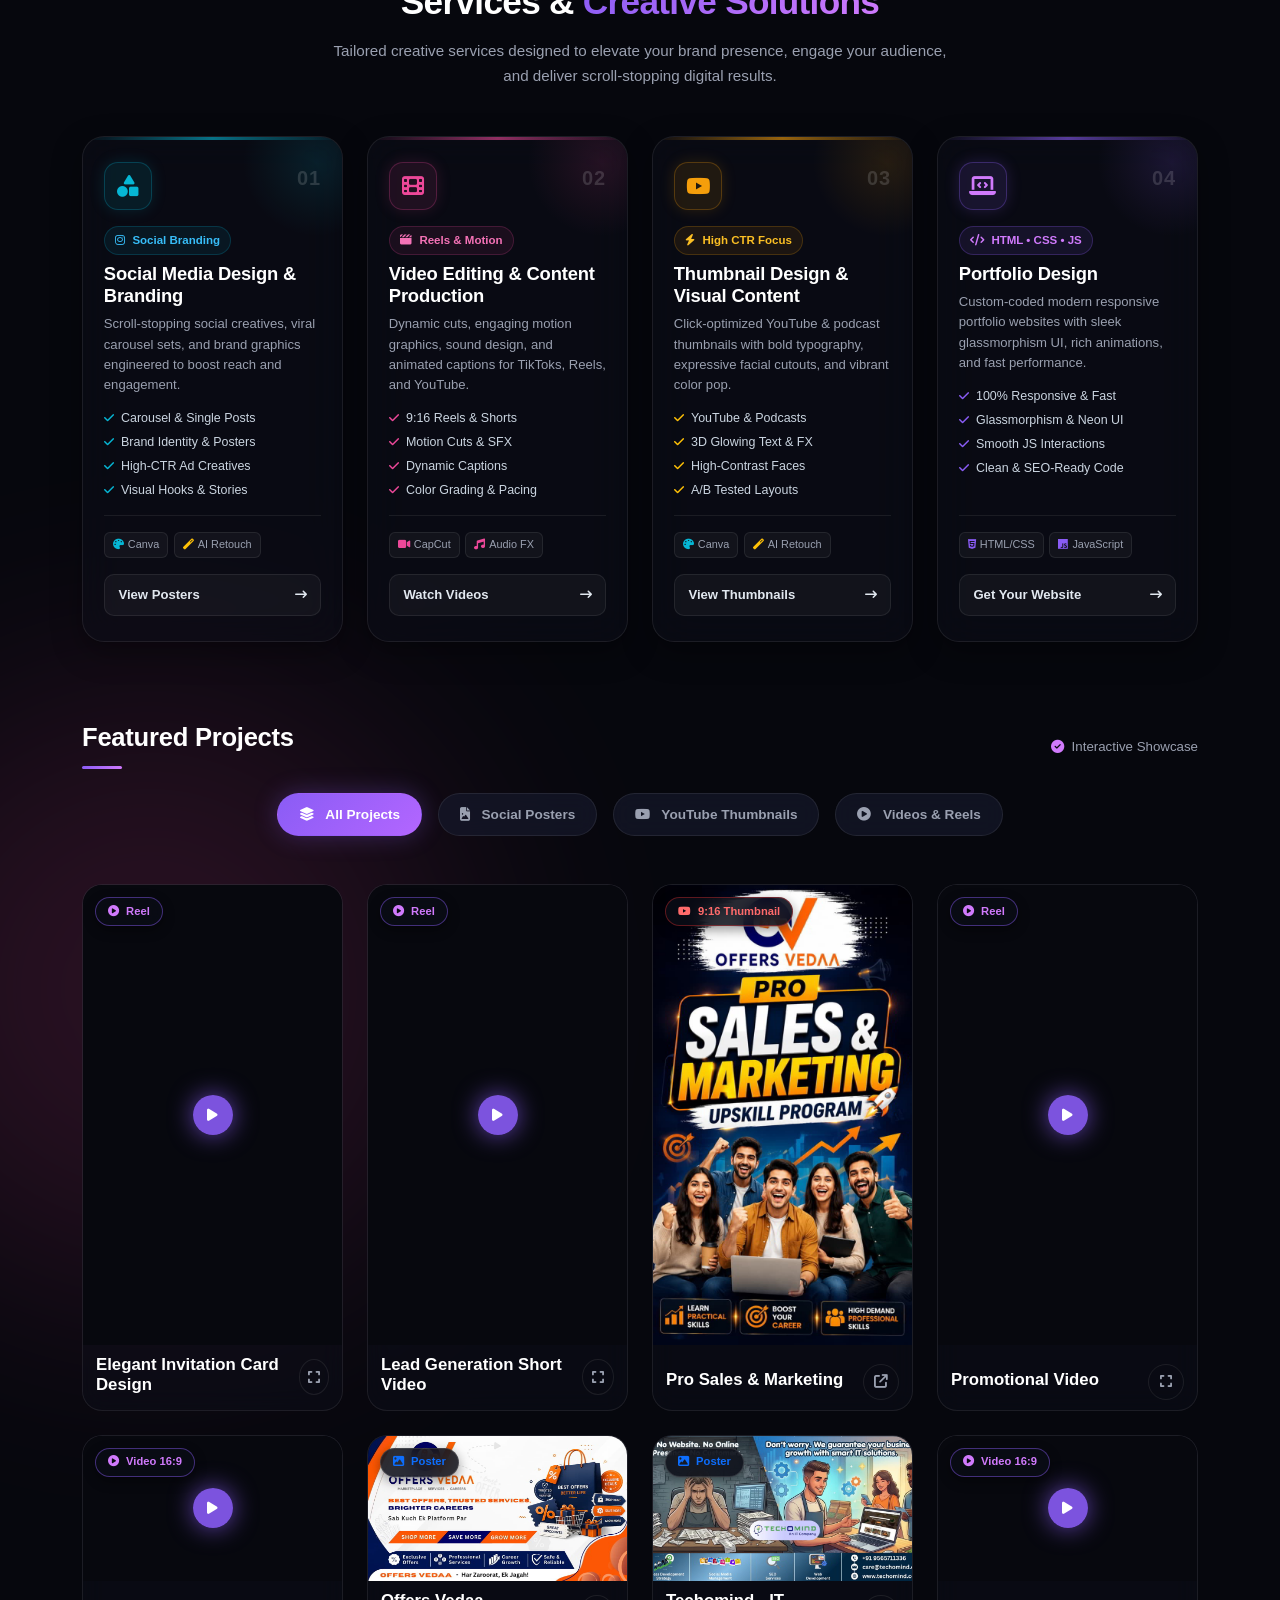
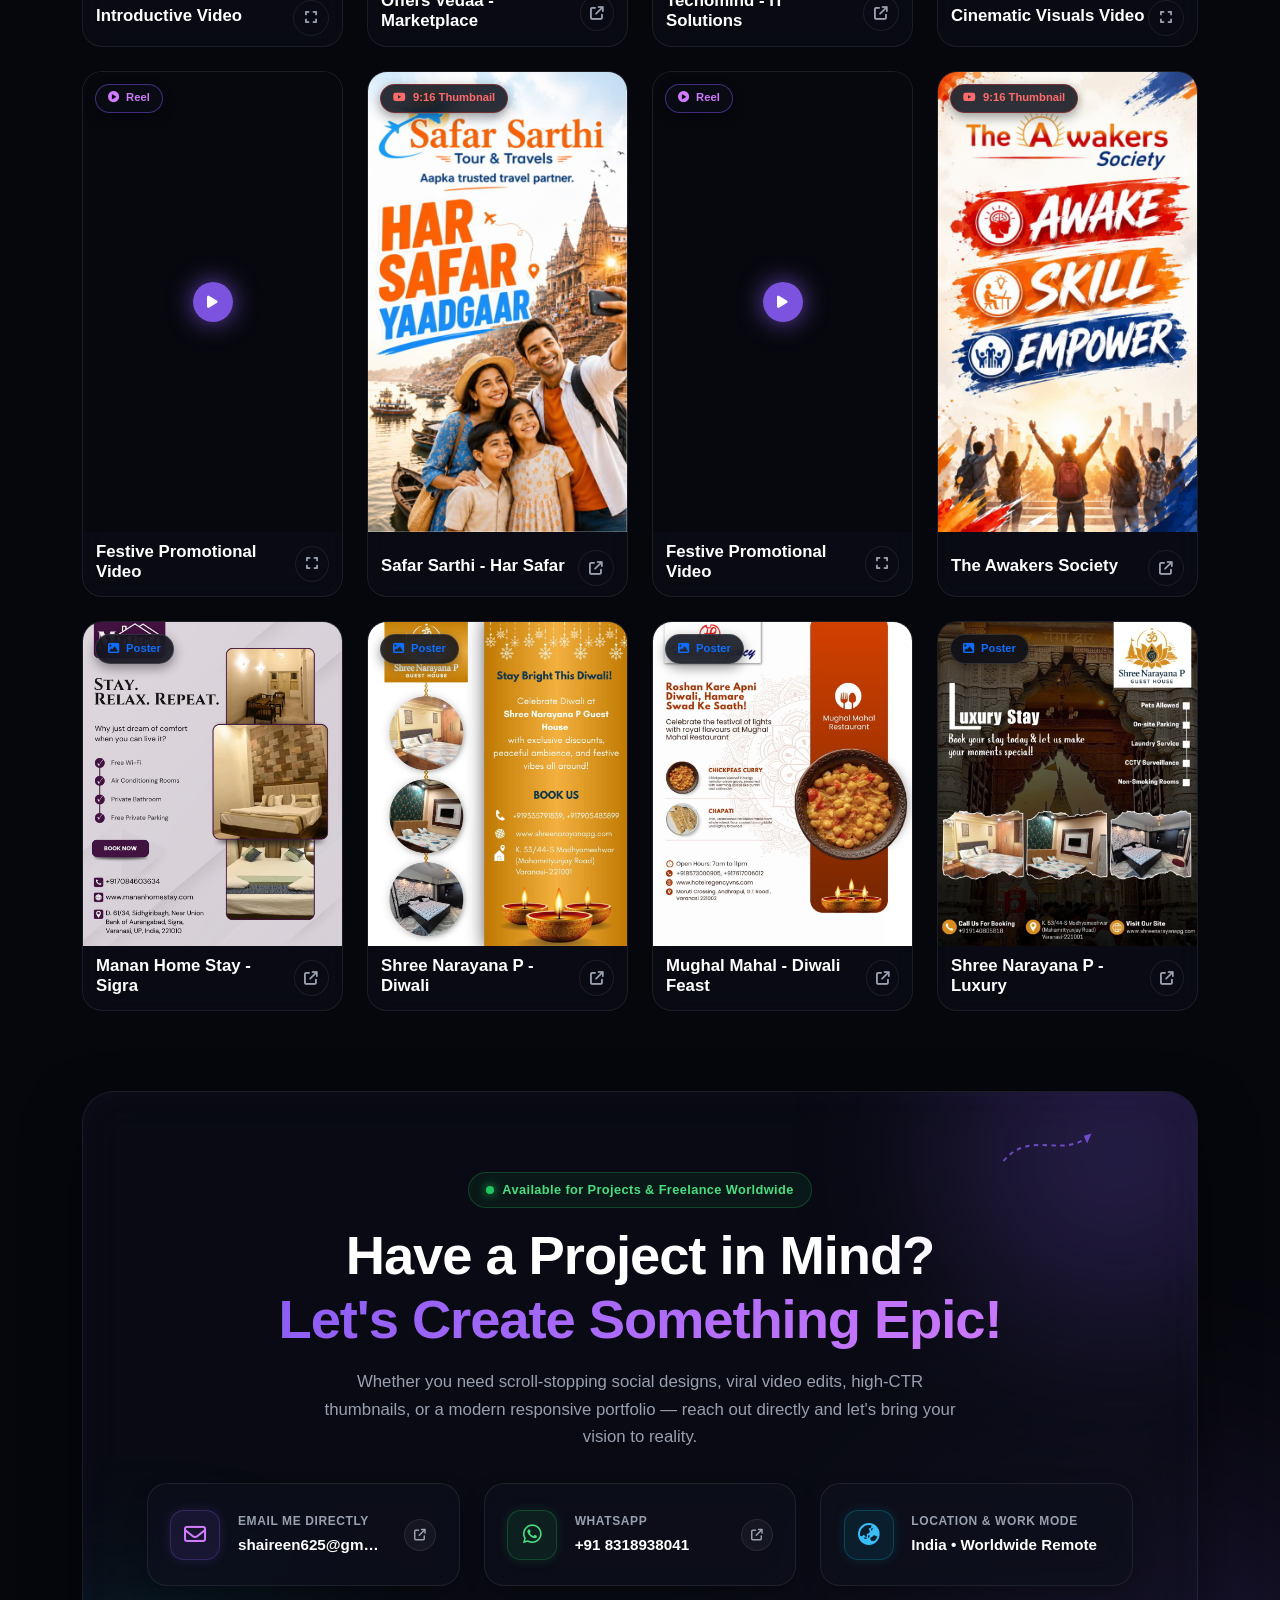
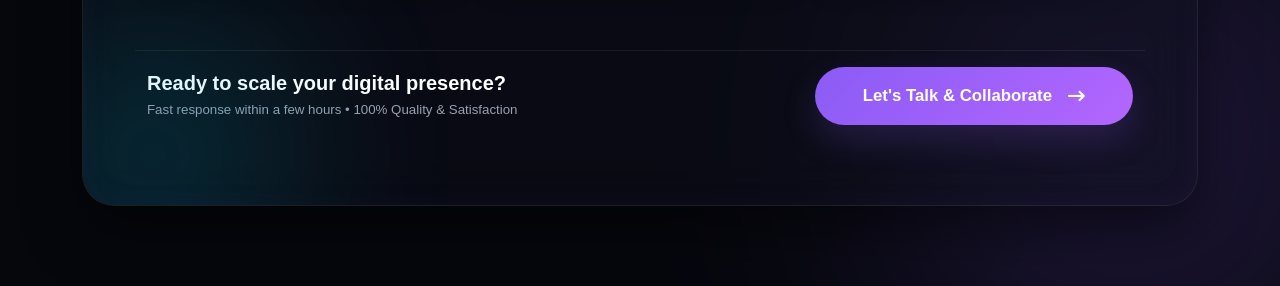
==== commit 24989266: "Update index.html" ====
--- a/index.html
+++ b/index.html
@@ -8,6 +8,7 @@
     content="SK. - Digital Creator & AI Content Designer Portfolio. Specialize in UI/UX Design, Canva Design, AI Visuals, and Video Content Creation." />
   <meta name="keywords" content="Digital Creator, AI Designer, Canva Pro, Photoshop, Video Editing, Portfolio" />
   <meta name="author" content="SK." />
+  <meta name="referrer" content="strict-origin-when-cross-origin" />
 
   <!-- Open Graph SEO Meta Tags -->
   <meta property="og:type" content="website" />
@@ -790,23 +791,22 @@
           <div class="row g-4 justify-content-center" id="projects-grid">
             <!-- Project 1: VideoOne -->
             <div class="col-lg-3 col-md-4 col-sm-6 col-6 project-grid-item" data-category="videos">
-              <div class="project-card-custom project-video-card" data-id="VideoOne" data-type="video">
-                <div class="project-thumbnail vertical-ratio-video">
-                  <video class="card-inline-video" preload="metadata" playsinline loop muted>
-                    <source src="media/video/video1.mp4#t=0.001" type="video/mp4" />
-                  </video>
+              <div class="project-card-custom project-video-card" data-id="VideoOne" data-type="video"
+                data-youtube-url="https://youtube.com/shorts/-EUUpgNxZBc">
+                <div class="project-thumbnail vertical-ratio-video"
+                  style="background-image: url('https://img.youtube.com/vi/-EUUpgNxZBc/hqdefault.jpg'); background-size: cover; background-position: center;"
+                  data-bg="https://img.youtube.com/vi/-EUUpgNxZBc/hqdefault.jpg">
                   <div class="video-play-overlay">
-                    <button class="btn-play-trigger" aria-label="Play/Pause Video">
+                    <button class="btn-play-trigger" aria-label="Watch Video on Modal">
                       <i class="fa-solid fa-play play-icon"></i>
-                      <i class="fa-solid fa-pause pause-icon d-none"></i>
                     </button>
-                  </div>
-                  <div class="video-sound-badge" title="Toggle Sound">
-                    <i class="fa-solid fa-volume-xmark sound-icon"></i>
                   </div>
                   <div class="media-type-badge badge-video">
                     <i class="fa-solid fa-circle-play me-1"></i> Reel
                   </div>
+                  <div class="project-hover-overlay">
+                    <span class="btn-hover-open"><i class="fa-brands fa-youtube me-1"></i> Play Video</span>
+                  </div>
                 </div>
                 <div class="project-details-bar d-flex justify-content-between align-items-center">
                   <div>
@@ -821,22 +821,21 @@
 
             <!-- Project 2: VideoTwo -->
             <div class="col-lg-3 col-md-4 col-sm-6 col-6 project-grid-item" data-category="videos">
-              <div class="project-card-custom project-video-card" data-id="VideoTwo" data-type="video">
-                <div class="project-thumbnail vertical-ratio-video">
-                  <video class="card-inline-video" preload="metadata" playsinline loop muted>
-                    <source src="media/video/video2.mp4#t=0.001" type="video/mp4" />
-                  </video>
+              <div class="project-card-custom project-video-card" data-id="VideoTwo" data-type="video"
+                data-youtube-url="https://youtube.com/shorts/vbkxjJHQpYA">
+                <div class="project-thumbnail vertical-ratio-video"
+                  style="background-image: url('https://img.youtube.com/vi/vbkxjJHQpYA/hqdefault.jpg'); background-size: cover; background-position: center;"
+                  data-bg="https://img.youtube.com/vi/vbkxjJHQpYA/hqdefault.jpg">
                   <div class="video-play-overlay">
-                    <button class="btn-play-trigger" aria-label="Play/Pause Video">
+                    <button class="btn-play-trigger" aria-label="Watch Video on Modal">
                       <i class="fa-solid fa-play play-icon"></i>
-                      <i class="fa-solid fa-pause pause-icon d-none"></i>
                     </button>
-                  </div>
-                  <div class="video-sound-badge" title="Toggle Sound">
-                    <i class="fa-solid fa-volume-xmark sound-icon"></i>
                   </div>
                   <div class="media-type-badge badge-video">
                     <i class="fa-solid fa-circle-play me-1"></i> Reel
+                  </div>
+                  <div class="project-hover-overlay">
+                    <span class="btn-hover-open"><i class="fa-brands fa-youtube me-1"></i> Play Video</span>
                   </div>
                 </div>
                 <div class="project-details-bar d-flex justify-content-between align-items-center">
@@ -883,23 +882,22 @@
 
             <!-- Project 4: VideoThree -->
             <div class="col-lg-3 col-md-4 col-sm-6 col-6 project-grid-item" data-category="videos">
-              <div class="project-card-custom project-video-card" data-id="VideoThree" data-type="video">
-                <div class="project-thumbnail vertical-ratio-video">
-                  <video class="card-inline-video" preload="metadata" playsinline loop muted>
-                    <source src="media/video/video3.mp4#t=0.001" type="video/mp4" />
-                  </video>
+              <div class="project-card-custom project-video-card" data-id="VideoThree" data-type="video"
+                data-youtube-url="https://youtube.com/shorts/aFhU6JbK2T8">
+                <div class="project-thumbnail vertical-ratio-video"
+                  style="background-image: url('https://img.youtube.com/vi/aFhU6JbK2T8/hqdefault.jpg'); background-size: cover; background-position: center;"
+                  data-bg="https://img.youtube.com/vi/aFhU6JbK2T8/hqdefault.jpg">
                   <div class="video-play-overlay">
-                    <button class="btn-play-trigger" aria-label="Play/Pause Video">
+                    <button class="btn-play-trigger" aria-label="Watch Video on Modal">
                       <i class="fa-solid fa-play play-icon"></i>
-                      <i class="fa-solid fa-pause pause-icon d-none"></i>
                     </button>
-                  </div>
-                  <div class="video-sound-badge" title="Toggle Sound">
-                    <i class="fa-solid fa-volume-xmark sound-icon"></i>
                   </div>
                   <div class="media-type-badge badge-video">
                     <i class="fa-solid fa-circle-play me-1"></i> Reel
                   </div>
+                  <div class="project-hover-overlay">
+                    <span class="btn-hover-open"><i class="fa-brands fa-youtube me-1"></i> Play Video</span>
+                  </div>
                 </div>
                 <div class="project-details-bar d-flex justify-content-between align-items-center">
                   <div>
@@ -914,22 +912,21 @@
 
             <!-- Project 5: VideoFour (Horizontal 16:9) -->
             <div class="col-lg-3 col-md-4 col-sm-6 col-6 project-grid-item" data-category="videos">
-              <div class="project-card-custom project-video-card" data-id="VideoFour" data-type="video">
-                <div class="project-thumbnail horizontal-ratio-video">
-                  <video class="card-inline-video" preload="metadata" playsinline loop muted>
-                    <source src="media/video/video6.mp4#t=0.001" type="video/mp4" />
-                  </video>
+              <div class="project-card-custom project-video-card" data-id="VideoFour" data-type="video"
+                data-youtube-url="https://youtu.be/tvagHZV2JJA">
+                <div class="project-thumbnail horizontal-ratio-video"
+                  style="background-image: url('https://img.youtube.com/vi/tvagHZV2JJA/hqdefault.jpg'); background-size: cover; background-position: center;"
+                  data-bg="https://img.youtube.com/vi/tvagHZV2JJA/hqdefault.jpg">
                   <div class="video-play-overlay">
-                    <button class="btn-play-trigger" aria-label="Play/Pause Video">
+                    <button class="btn-play-trigger" aria-label="Watch Video on Modal">
                       <i class="fa-solid fa-play play-icon"></i>
-                      <i class="fa-solid fa-pause pause-icon d-none"></i>
                     </button>
-                  </div>
-                  <div class="video-sound-badge" title="Toggle Sound">
-                    <i class="fa-solid fa-volume-xmark sound-icon"></i>
                   </div>
                   <div class="media-type-badge badge-video">
                     <i class="fa-solid fa-circle-play me-1"></i> Video 16:9
+                  </div>
+                  <div class="project-hover-overlay">
+                    <span class="btn-hover-open"><i class="fa-brands fa-youtube me-1"></i> Play Video</span>
                   </div>
                 </div>
                 <div class="project-details-bar d-flex justify-content-between align-items-center">
@@ -1007,23 +1004,22 @@
 
             <!-- Project 8: VideoFive (Horizontal 16:9) -->
             <div class="col-lg-3 col-md-4 col-sm-6 col-6 project-grid-item" data-category="videos">
-              <div class="project-card-custom project-video-card" data-id="VideoFive" data-type="video">
-                <div class="project-thumbnail horizontal-ratio-video">
-                  <video class="card-inline-video" preload="metadata" playsinline loop muted>
-                    <source src="media/video/video7.mp4#t=0.001" type="video/mp4" />
-                  </video>
+              <div class="project-card-custom project-video-card" data-id="VideoFive" data-type="video"
+                data-youtube-url="https://youtu.be/tvagHZV2JJA">
+                <div class="project-thumbnail horizontal-ratio-video"
+                  style="background-image: url('https://img.youtube.com/vi/tvagHZV2JJA/hqdefault.jpg'); background-size: cover; background-position: center;"
+                  data-bg="https://img.youtube.com/vi/tvagHZV2JJA/hqdefault.jpg">
                   <div class="video-play-overlay">
-                    <button class="btn-play-trigger" aria-label="Play/Pause Video">
+                    <button class="btn-play-trigger" aria-label="Watch Video on Modal">
                       <i class="fa-solid fa-play play-icon"></i>
-                      <i class="fa-solid fa-pause pause-icon d-none"></i>
                     </button>
-                  </div>
-                  <div class="video-sound-badge" title="Toggle Sound">
-                    <i class="fa-solid fa-volume-xmark sound-icon"></i>
                   </div>
                   <div class="media-type-badge badge-video">
                     <i class="fa-solid fa-circle-play me-1"></i> Video 16:9
                   </div>
+                  <div class="project-hover-overlay">
+                    <span class="btn-hover-open"><i class="fa-brands fa-youtube me-1"></i> Play Video</span>
+                  </div>
                 </div>
                 <div class="project-details-bar d-flex justify-content-between align-items-center">
                   <div>
@@ -1038,22 +1034,21 @@
 
             <!-- Project 9: VideoSix -->
             <div class="col-lg-3 col-md-4 col-sm-6 col-6 project-grid-item" data-category="videos">
-              <div class="project-card-custom project-video-card" data-id="VideoSix" data-type="video">
-                <div class="project-thumbnail vertical-ratio-video">
-                  <video class="card-inline-video" preload="metadata" playsinline loop muted>
-                    <source src="media/video/video4.mp4#t=0.001" type="video/mp4" />
-                  </video>
+              <div class="project-card-custom project-video-card" data-id="VideoSix" data-type="video"
+                data-youtube-url="https://youtube.com/shorts/OD0rJ1vcFJo">
+                <div class="project-thumbnail vertical-ratio-video"
+                  style="background-image: url('https://img.youtube.com/vi/OD0rJ1vcFJo/hqdefault.jpg'); background-size: cover; background-position: center;"
+                  data-bg="https://img.youtube.com/vi/OD0rJ1vcFJo/hqdefault.jpg">
                   <div class="video-play-overlay">
-                    <button class="btn-play-trigger" aria-label="Play/Pause Video">
+                    <button class="btn-play-trigger" aria-label="Watch Video on Modal">
                       <i class="fa-solid fa-play play-icon"></i>
-                      <i class="fa-solid fa-pause pause-icon d-none"></i>
                     </button>
-                  </div>
-                  <div class="video-sound-badge" title="Toggle Sound">
-                    <i class="fa-solid fa-volume-xmark sound-icon"></i>
                   </div>
                   <div class="media-type-badge badge-video">
                     <i class="fa-solid fa-circle-play me-1"></i> Reel
+                  </div>
+                  <div class="project-hover-overlay">
+                    <span class="btn-hover-open"><i class="fa-brands fa-youtube me-1"></i> Play Video</span>
                   </div>
                 </div>
                 <div class="project-details-bar d-flex justify-content-between align-items-center">
@@ -1100,22 +1095,21 @@
 
             <!-- Project 11: VideoSeven -->
             <div class="col-lg-3 col-md-4 col-sm-6 col-6 project-grid-item" data-category="videos">
-              <div class="project-card-custom project-video-card" data-id="VideoSeven" data-type="video">
-                <div class="project-thumbnail vertical-ratio-video">
-                  <video class="card-inline-video" preload="metadata" playsinline loop muted>
-                    <source src="media/video/video8.mp4#t=0.001" type="video/mp4" />
-                  </video>
+              <div class="project-card-custom project-video-card" data-id="VideoSeven" data-type="video"
+                data-youtube-url="https://youtube.com/shorts/Wl02Z0wc7bU">
+                <div class="project-thumbnail vertical-ratio-video"
+                  style="background-image: url('https://img.youtube.com/vi/Wl02Z0wc7bU/hqdefault.jpg'); background-size: cover; background-position: center;"
+                  data-bg="https://img.youtube.com/vi/Wl02Z0wc7bU/hqdefault.jpg">
                   <div class="video-play-overlay">
-                    <button class="btn-play-trigger" aria-label="Play/Pause Video">
+                    <button class="btn-play-trigger" aria-label="Watch Video on Modal">
                       <i class="fa-solid fa-play play-icon"></i>
-                      <i class="fa-solid fa-pause pause-icon d-none"></i>
                     </button>
-                  </div>
-                  <div class="video-sound-badge" title="Toggle Sound">
-                    <i class="fa-solid fa-volume-xmark sound-icon"></i>
                   </div>
                   <div class="media-type-badge badge-video">
                     <i class="fa-solid fa-circle-play me-1"></i> Reel
+                  </div>
+                  <div class="project-hover-overlay">
+                    <span class="btn-hover-open"><i class="fa-brands fa-youtube me-1"></i> Play Video</span>
                   </div>
                 </div>
                 <div class="project-details-bar d-flex justify-content-between align-items-center">
@@ -1414,6 +1408,13 @@
                 class="modal-media-wrapper h-100 d-flex align-items-center justify-content-center bg-black position-relative">
                 <img id="modal-img" src="" alt="Detailed project preview graphic"
                   class="img-fluid w-100 h-100 object-fit-contain" />
+                <div id="modal-video-box" class="w-100 h-100 d-none d-flex align-items-center justify-content-center">
+                  <iframe id="modal-youtube-iframe" src="" title="YouTube Video Player" frameborder="0"
+                    allow="accelerometer; autoplay; clipboard-write; encrypted-media; gyroscope; picture-in-picture; web-share"
+                    referrerpolicy="strict-origin-when-cross-origin"
+                    allowfullscreen class="w-100 h-100">
+                  </iframe>
+                </div>
                 <video id="modal-video" controls playsinline class="w-100 h-100 d-none"
                   style="object-fit: contain; max-height: 480px"></video>
               </div>
@@ -1431,6 +1432,11 @@
                     selections, typography styling choices, and project
                     outcomes.
                   </p>
+                  <a id="modal-yt-direct-btn" href="#" target="_blank" rel="noopener noreferrer"
+                    class="btn btn-service-action d-none mb-3" style="border-color: rgba(255, 75, 75, 0.4);">
+                    <span><i class="fa-brands fa-youtube text-danger me-2"></i> Watch on YouTube</span>
+                    <i class="fa-solid fa-arrow-up-right-from-square"></i>
+                  </a>
                 </div>
 
                 <div class="modal-meta-grid-box border-top-custom pt-4">
@@ -1468,4 +1474,4 @@
   <script src="assets/js/script.js"></script>
 </body>
 
-</html>+</html>
--- a/assets/css/style.css
+++ b/assets/css/style.css
@@ -0,0 +1,2489 @@
+/* --- GOOGLE FONTS IMPORT --- */
+@import url('https://fonts.googleapis.com/css2?family=Inter:wght@300;400;500;600;700&family=Outfit:wght@400;500;600;700;800&display=swap');
+
+/* --- THEME VARIABLES & SYSTEM RESET --- */
+:root {
+    --bg-main: #06070d;
+    --bg-card: rgba(14, 16, 28, 0.45);
+    --bg-card-hover: rgba(22, 25, 43, 0.75);
+    --border-color: rgba(255, 255, 255, 0.08);
+    --border-hover: rgba(138, 92, 245, 0.35);
+
+    /* Branding Colors & Gradients */
+    --clr-primary: #8a5cf5;
+    /* Rich Violet */
+    --clr-secondary: #d07afc;
+    /* Soft Lavender */
+    --clr-accent: #06b6d4;
+    /* Neon Cyan */
+    --clr-pink: #ec4899;
+    /* Hot Pink */
+
+    --grad-primary: linear-gradient(135deg, var(--clr-primary), var(--clr-secondary));
+    --grad-text: linear-gradient(135deg, #ffffff 30%, var(--clr-secondary) 100%);
+    --grad-btn: linear-gradient(135deg, var(--clr-primary) 0%, #b366ff 100%);
+
+    --font-heading: 'Outfit', sans-serif;
+    --font-body: 'Inter', sans-serif;
+
+    --transition-slow: 0.8s cubic-bezier(0.16, 1, 0.3, 1);
+    --transition-medium: 0.4s cubic-bezier(0.16, 1, 0.3, 1);
+    --transition-fast: 0.2s ease;
+
+    --shadow-purple: 0 15px 35px rgba(138, 92, 245, 0.18);
+    --shadow-glow: 0 0 25px rgba(138, 92, 245, 0.3);
+}
+
+/* --- COPY-PASTE & CONTENT SELECTION DISABLE --- */
+body, html, *,
+*::before, *::after {
+    box-sizing: border-box;
+    margin: 0;
+    padding: 0;
+    -webkit-user-select: none !important;
+    -moz-user-select: none !important;
+    -ms-user-select: none !important;
+    user-select: none !important;
+    -webkit-touch-callout: none !important;
+}
+
+/* Image & Media protection */
+img, video {
+    -webkit-user-drag: none !important;
+    -khtml-user-drag: none !important;
+    -moz-user-drag: none !important;
+    -o-user-drag: none !important;
+    user-drag: none !important;
+}
+
+/* Protected Placeholder & Overlay */
+.protected-placeholder {
+    width: 100%;
+    height: 100%;
+    opacity: 0 !important;
+    pointer-events: none !important;
+}
+
+.media-protect-overlay {
+    position: absolute;
+    inset: 0;
+    z-index: 3;
+    background: transparent;
+    pointer-events: auto;
+}
+
+html {
+    scroll-behavior: smooth;
+    overflow-x: hidden;
+    width: 100%;
+}
+
+body {
+    background-color: var(--bg-main);
+    color: #ffffff;
+    font-family: var(--font-body);
+    font-size: 0.95rem;
+    line-height: 1.6;
+    overflow-x: hidden;
+    width: 100%;
+    -webkit-font-smoothing: antialiased;
+}
+
+.page-wrapper {
+    width: 100%;
+    overflow: hidden;
+    position: relative;
+}
+
+/* Custom Text utilities */
+.text-gradient {
+    background: var(--grad-primary);
+    -webkit-background-clip: text;
+    -webkit-text-fill-color: transparent;
+    display: inline-block;
+}
+
+.text-muted-custom {
+    color: #9aa0b0 !important;
+}
+
+.font-heading {
+    font-family: var(--font-heading);
+}
+
+.text-cyan {
+    color: var(--clr-accent) !important;
+}
+
+.text-pink {
+    color: var(--clr-pink) !important;
+}
+
+.text-violet {
+    color: var(--clr-primary) !important;
+}
+
+/* Custom Scrollbar */
+::-webkit-scrollbar {
+    width: 6px;
+}
+
+::-webkit-scrollbar-track {
+    background: var(--bg-main);
+}
+
+::-webkit-scrollbar-thumb {
+    background: rgba(138, 92, 245, 0.4);
+    border-radius: 10px;
+}
+
+::-webkit-scrollbar-thumb:hover {
+    background: var(--clr-primary);
+}
+
+/* --- AMBIENT BACKGROUND GLOWS --- */
+.ambient-glow {
+    position: absolute;
+    border-radius: 50%;
+    filter: blur(130px);
+    pointer-events: none;
+    z-index: 0;
+    opacity: 0.2;
+}
+
+.glow-top {
+    width: 500px;
+    height: 500px;
+    background: var(--clr-primary);
+    top: -100px;
+    right: -100px;
+}
+
+.glow-middle {
+    width: 600px;
+    height: 600px;
+    background: var(--clr-pink);
+    top: 45%;
+    left: -150px;
+    opacity: 0.15;
+}
+
+.glow-bottom {
+    width: 500px;
+    height: 500px;
+    background: var(--clr-primary);
+    bottom: -100px;
+    right: -100px;
+    opacity: 0.18;
+}
+
+/* --- HEADER & NAVIGATION --- */
+header {
+    position: absolute;
+    top: 0;
+    left: 0;
+    width: 100%;
+    background: transparent;
+    z-index: 1030;
+    transition: background 0.4s ease, border-color 0.4s ease;
+}
+
+header.fixed-nav {
+    position: fixed;
+    top: 0;
+    left: 0;
+    width: 100%;
+    background: rgba(6, 7, 13, 0.85);
+    backdrop-filter: blur(20px);
+    border-bottom: 1px solid var(--border-color);
+    animation: slideDown 0.4s cubic-bezier(0.16, 1, 0.3, 1) forwards;
+}
+
+@keyframes slideDown {
+    from {
+        transform: translateY(-100%);
+    }
+
+    to {
+        transform: translateY(0);
+    }
+}
+
+.logo {
+    font-family: var(--font-heading);
+    font-size: 1.6rem;
+    font-weight: 800;
+    letter-spacing: -0.02em;
+    color: #ffffff !important;
+    display: flex;
+    align-items: center;
+    gap: 0.1rem;
+}
+
+.logo .dot {
+    color: var(--clr-primary);
+    background: var(--grad-primary);
+    -webkit-background-clip: text;
+    -webkit-text-fill-color: transparent;
+}
+
+.navbar-nav .nav-link {
+    font-family: var(--font-heading);
+    font-size: 0.85rem;
+    font-weight: 600;
+    letter-spacing: 0.05em;
+    color: #9aa0b0 !important;
+    padding: 0.5rem 0.8rem;
+    transition: var(--transition-fast);
+    position: relative;
+}
+
+.navbar-nav .nav-link:hover,
+.navbar-nav .nav-link.active {
+    color: #ffffff !important;
+}
+
+.navbar-nav .nav-link::after {
+    content: '';
+    position: absolute;
+    bottom: 0;
+    left: 50%;
+    transform: translateX(-50%);
+    width: 0;
+    height: 2px;
+    background: var(--grad-primary);
+    transition: var(--transition-medium);
+}
+
+.navbar-nav .nav-link.active::after {
+    width: 25px;
+}
+
+/* Custom Hamburger menu toggle icon design */
+.menu-btn {
+    display: flex;
+    flex-direction: column;
+    gap: 5px;
+    width: 30px !important;
+    height: 24px !important;
+    padding: 0 !important;
+    justify-content: center;
+    background: transparent !important;
+    border: none !important;
+    box-shadow: none !important;
+    flex-shrink: 0 !important;
+}
+
+.menu-btn span {
+    display: block;
+    width: 100%;
+    height: 2.5px;
+    background-color: #ffffff;
+    border-radius: 2px;
+    transition: var(--transition-medium);
+}
+
+.menu-btn:not(.collapsed) span:nth-child(1) {
+    transform: translateY(7.5px) rotate(45deg);
+}
+
+.menu-btn:not(.collapsed) span:nth-child(2) {
+    opacity: 0;
+    transform: scale(0);
+}
+
+.menu-btn:not(.collapsed) span:nth-child(3) {
+    transform: translateY(-7.5px) rotate(-45deg);
+}
+
+/* Work Together button in Navbar */
+.btn-work-together {
+    background: rgba(255, 255, 255, 0.04);
+    border: 1px solid var(--border-color);
+    color: #ffffff;
+    font-family: var(--font-heading);
+    font-size: 0.85rem;
+    font-weight: 600;
+    padding: 0.65rem 1.4rem;
+    border-radius: 50px;
+    transition: var(--transition-medium);
+    backdrop-filter: blur(10px);
+}
+
+.btn-work-together:hover {
+    background: var(--grad-primary);
+    color: #ffffff !important;
+    border-color: transparent;
+    transform: translateY(-2px);
+    box-shadow: 0 5px 15px rgba(138, 92, 245, 0.35);
+}
+
+/* --- HERO SECTION --- */
+.hero-section {
+    padding-top: 60px;
+    padding-bottom: 80px;
+    position: relative;
+    z-index: 2;
+}
+
+.badge-creator-wrap {
+    background: rgba(138, 92, 245, 0.08);
+    border: 1px solid rgba(138, 92, 245, 0.25);
+    border-radius: 50px;
+    padding: 0.4rem 1rem;
+}
+
+.badge-creator {
+    font-family: var(--font-heading);
+    font-size: 0.75rem;
+    font-weight: 700;
+    color: var(--clr-secondary);
+    letter-spacing: 0.06em;
+}
+
+.hero-title {
+    font-family: var(--font-heading);
+    font-size: clamp(2.3rem, 5vw, 4.2rem);
+    font-weight: 800;
+    line-height: 1.12;
+    letter-spacing: -0.02em;
+}
+
+/* Dynamic Skills Typewriter Box in Hero */
+.hero-typewriter-box {
+    background: rgba(14, 16, 28, 0.72);
+    border: 1px solid rgba(138, 92, 245, 0.25);
+    backdrop-filter: blur(15px);
+    border-radius: 50px;
+    padding: 0.45rem 1.15rem;
+    box-shadow: 0 5px 20px rgba(0, 0, 0, 0.3), inset 0 0 15px rgba(138, 92, 245, 0.05);
+    transition: var(--transition-medium);
+    max-width: 100%;
+}
+
+.hero-typewriter-box:hover {
+    border-color: rgba(138, 92, 245, 0.45);
+    box-shadow: 0 8px 25px rgba(138, 92, 245, 0.18);
+    transform: translateY(-2px);
+}
+
+.typewriter-badge-glow {
+    display: inline-flex;
+    align-items: center;
+    flex-shrink: 0;
+}
+
+.typewriter-prefix {
+    font-family: var(--font-heading);
+    font-size: 0.85rem;
+    font-weight: 600;
+}
+
+.typewriter-dynamic-text {
+    font-family: var(--font-heading);
+    font-size: 0.95rem;
+    font-weight: 700;
+    letter-spacing: -0.01em;
+    display: inline-block;
+}
+
+.typewriter-cursor {
+    font-family: var(--font-heading);
+    font-size: 1.05rem;
+    font-weight: 700;
+    color: var(--clr-secondary);
+    margin-left: 2px;
+    animation: blinkCursor 0.8s infinite;
+}
+
+@keyframes blinkCursor {
+    0%, 100% {
+        opacity: 1;
+    }
+    50% {
+        opacity: 0;
+    }
+}
+
+.hero-desc {
+    font-size: 1.05rem;
+    max-width: 520px;
+    font-weight: 400;
+}
+
+.btn-primary-custom {
+    background: var(--grad-btn);
+    color: #ffffff;
+    font-family: var(--font-heading);
+    font-weight: 600;
+    font-size: 0.95rem;
+    border-radius: 50px;
+    border: none;
+    box-shadow: var(--shadow-purple);
+    transition: var(--transition-medium);
+    display: inline-flex;
+    align-items: center;
+    justify-content: center;
+}
+
+.btn-primary-custom:hover {
+    transform: translateY(-2px);
+    box-shadow: 0 8px 25px rgba(138, 92, 245, 0.45);
+    color: #ffffff !important;
+}
+
+.btn-download-cv {
+    font-family: var(--font-heading);
+    font-weight: 600;
+    font-size: 0.95rem;
+    border: 1px solid var(--border-color);
+    border-radius: 50px;
+    background: rgba(255, 255, 255, 0.02);
+    backdrop-filter: blur(10px);
+    padding: 0.8rem 1.8rem;
+    transition: var(--transition-medium);
+}
+
+.btn-download-cv:hover {
+    background: rgba(255, 255, 255, 0.06);
+    border-color: var(--clr-primary);
+    transform: translateY(-2px);
+}
+
+.text-primary-gradient {
+    color: var(--clr-secondary);
+}
+
+.worked-tools-wrap {
+    border-top: 1px solid var(--border-color);
+    padding-top: 1.8rem;
+    max-width: 500px;
+}
+
+.worked-title {
+    font-family: var(--font-heading);
+    font-size: 0.75rem;
+    font-weight: 700;
+    letter-spacing: 0.08em;
+}
+
+.tool-item {
+    font-size: 0.9rem;
+    font-weight: 500;
+}
+
+/* --- HERO VISUAL COLLAGE DESIGN --- */
+.hero-visual-col {
+    display: flex;
+    justify-content: center;
+}
+
+.collage-wrapper {
+    position: relative;
+    width: 100%;
+    max-width: 500px;
+    height: 500px;
+}
+
+/* Overlapping Collage Cards */
+.collage-card {
+    position: absolute;
+    width: 220px;
+    background: var(--bg-card);
+    border: 1px solid var(--border-color);
+    border-radius: 18px;
+    padding: 0.6rem;
+    backdrop-filter: blur(15px);
+    box-shadow: 0 20px 40px rgba(0, 0, 0, 0.5);
+    transition: var(--transition-medium);
+    z-index: 5;
+}
+
+.collage-card .card-inner {
+    border-radius: 12px;
+    overflow: hidden;
+}
+
+.collage-card .card-media {
+    width: 100%;
+    aspect-ratio: 3/4;
+    overflow: hidden;
+    border-radius: 10px;
+    background: #000;
+}
+
+.collage-card .card-media img {
+    width: 100%;
+    height: 100%;
+    object-fit: cover;
+    transition: transform var(--transition-slow);
+}
+
+.collage-card:hover {
+    transform: translateY(-8px) rotate(0deg) scale(1.03) !important;
+    border-color: var(--clr-primary);
+    box-shadow: var(--shadow-glow);
+    z-index: 10;
+}
+
+.collage-card:hover .card-media img {
+    transform: scale(1.05);
+}
+
+.collage-card .card-label {
+    padding: 0.8rem 0.4rem 0.2rem 0.4rem;
+}
+
+.collage-card .card-label h4 {
+    font-family: var(--font-heading);
+    font-size: 0.85rem;
+    font-weight: 700;
+    margin-bottom: 0.2rem;
+    white-space: nowrap;
+    overflow: hidden;
+    text-overflow: ellipsis;
+}
+
+.collage-card .card-label p {
+    font-size: 0.7rem;
+    color: #9aa0b0;
+    margin-bottom: 0;
+}
+
+/* Card 1: Wellness (Top Right / Back) */
+.card-wellness {
+    width: 235px;
+    top: -3%;
+    right: 25%;
+    transform: rotate(-5deg);
+    z-index: 5;
+}
+
+.card-wellness .card-media {
+    aspect-ratio: 3/4;
+}
+
+/* Card 2: Perfume (Middle Left) */
+.card-perfume {
+    top: 28%;
+    left: 2%;
+    transform: rotate(5deg);
+    z-index: 6;
+}
+
+/* Card 3: Skincare (Bottom Right) */
+.card-skincare {
+    top: 36%;
+    right: 5%;
+    transform: rotate(-6deg);
+    z-index: 7;
+}
+
+/* Background Glowing Rings & Orbs */
+.circle-glow-ring {
+    position: absolute;
+    width: 360px;
+    height: 360px;
+    border: 2px dashed rgba(138, 92, 245, 0.15);
+    border-radius: 50%;
+    top: 48%;
+    left: 48%;
+    transform: translate(-50%, -50%);
+    pointer-events: none;
+    z-index: 1;
+    animation: spin 30s linear infinite;
+}
+
+.floating-sphere {
+    position: absolute;
+    border-radius: 50%;
+    background: radial-gradient(circle at 30% 30%, rgba(208, 122, 252, 0.8) 0%, rgba(138, 92, 245, 0.2) 70%, rgba(0, 0, 0, 0) 100%);
+    pointer-events: none;
+    z-index: 2;
+    filter: drop-shadow(0 0 10px rgba(138, 92, 245, 0.3));
+}
+
+.orb-1 {
+    width: 48px;
+    height: 48px;
+    top: 24%;
+    left: -6%;
+    animation: floatOrb 5s ease-in-out infinite alternate;
+}
+
+.orb-2 {
+    width: 25px;
+    height: 25px;
+    top: 15%;
+    left: 20%;
+    animation: floatOrb 4s ease-in-out infinite alternate-reverse;
+}
+
+/* 3D Saturn */
+.saturn-sphere {
+    position: absolute;
+    width: 70px;
+    height: 70px;
+    background: radial-gradient(circle at 30% 30%, #a876fa 0%, #522fa3 70%, #17073b 100%);
+    border-radius: 50%;
+    top: 6%;
+    right: -2%;
+    z-index: 4;
+    animation: floatOrb 6s ease-in-out infinite alternate;
+}
+
+.saturn-ring {
+    position: absolute;
+    width: 130px;
+    height: 22px;
+    border: 6px solid rgba(208, 122, 252, 0.35);
+    border-radius: 50%;
+    top: 50%;
+    left: 50%;
+    transform: translate(-50%, -50%) rotate(-15deg);
+    z-index: 4;
+}
+
+/* Spinning Sticker Badge */
+.creativity-badge {
+    position: absolute;
+    bottom: 15%;
+    left: 42%;
+    width: 100px;
+    height: 100px;
+    z-index: 9;
+    background: rgba(14, 16, 28, 0.88);
+    border: 1px solid rgba(138, 92, 245, 0.35);
+    border-radius: 50%;
+    backdrop-filter: blur(10px);
+    display: flex;
+    align-items: center;
+    justify-content: center;
+    box-shadow: 0 0 25px rgba(138, 92, 245, 0.4);
+}
+
+.creativity-badge svg {
+    animation: spin 15s linear infinite;
+    position: absolute;
+    width: 100%;
+    height: 100%;
+}
+
+.badge-star {
+    font-size: 1.2rem;
+    z-index: 9;
+}
+
+/* Animation Loops */
+@keyframes spin {
+    0% {
+        transform: rotate(0deg);
+    }
+
+    100% {
+        transform: rotate(360deg);
+    }
+}
+
+@keyframes floatOrb {
+    0% {
+        transform: translateY(0px) scale(0.95);
+    }
+
+    100% {
+        transform: translateY(-12px) scale(1.05);
+    }
+}
+
+@keyframes pulse {
+
+    0%,
+    100% {
+        opacity: 0.5;
+    }
+
+    50% {
+        opacity: 1;
+    }
+}
+
+.animate-pulse {
+    animation: pulse 2s infinite;
+}
+
+/* --- STATS SECTION --- */
+.stats-section {
+    position: relative;
+    z-index: 5;
+    margin-top: -30px;
+}
+
+.stats-glass-container,
+.stats-glass-about-container {
+    background: var(--bg-card);
+    border: 1px solid var(--border-color);
+    backdrop-filter: blur(18px);
+    border-radius: 20px;
+    padding: 2.2rem;
+    box-shadow: 0 15px 35px rgba(0, 0, 0, 0.3);
+}
+
+.border-right-custom {
+    border-right: 1px solid rgba(255, 255, 255, 0.05);
+}
+
+.stat-icon-box {
+    width: 50px;
+    height: 50px;
+    background: rgba(138, 92, 245, 0.08);
+    border: 1px solid rgba(138, 92, 245, 0.2);
+    border-radius: 14px;
+    display: flex;
+    align-items: center;
+    justify-content: center;
+    font-size: 1.3rem;
+    color: var(--clr-secondary);
+    transition: var(--transition-fast);
+}
+
+.stat-item:hover .stat-icon-box {
+    background: var(--grad-primary);
+    color: #ffffff;
+    transform: scale(1.08);
+    box-shadow: 0 0 12px rgba(138, 92, 245, 0.4);
+}
+
+.stat-num {
+    font-family: var(--font-heading);
+    font-size: 2.1rem;
+    font-weight: 800;
+    line-height: 1.2;
+}
+
+.stat-lbl {
+    font-size: 0.85rem;
+    font-weight: 500;
+    letter-spacing: 0.02em;
+}
+
+/* --- DETAILS SECTION (ABOUT, SERVICES, TOOLS) --- */
+.details-section {
+    padding: 60px 0;
+    position: relative;
+    z-index: 5;
+}
+
+.column-header {
+    position: relative;
+    display: inline-block;
+}
+
+.column-title {
+    font-family: var(--font-heading);
+    font-size: 1.6rem;
+    font-weight: 700;
+    letter-spacing: -0.01em;
+    margin-bottom: 0.8rem;
+}
+
+.column-title-line {
+    width: 40px;
+    height: 3px;
+    background: var(--grad-primary);
+    border-radius: 2px;
+}
+
+.about-text {
+    font-size: 0.98rem;
+    line-height: 1.7;
+}
+
+.about-badge-wrap {
+    display: flex;
+    justify-content: flex-start;
+}
+
+.btn-creative-badge {
+    background: rgba(138, 92, 245, 0.06);
+    border: 1px solid rgba(138, 92, 245, 0.22);
+    color: var(--clr-secondary);
+    font-family: var(--font-heading);
+    font-weight: 600;
+    font-size: 0.85rem;
+    padding: 0.65rem 1.4rem;
+    border-radius: 50px;
+    display: inline-block;
+    box-shadow: 0 5px 15px rgba(138, 92, 245, 0.05);
+}
+
+.hand-arrow {
+    position: absolute;
+    top: -20px;
+    left: 20px;
+    pointer-events: none;
+    transform: rotate(10deg);
+}
+
+/* About Highlights Pills */
+.about-highlights-grid {
+    margin-top: 0.5rem;
+}
+
+.about-highlight-pill {
+    background: rgba(255, 255, 255, 0.04);
+    border: 1px solid rgba(255, 255, 255, 0.08);
+    border-radius: 50px;
+    padding: 0.45rem 0.95rem;
+    font-size: 0.82rem;
+    font-family: var(--font-heading);
+    font-weight: 500;
+    color: #e2e8f0;
+    display: inline-flex;
+    align-items: center;
+    backdrop-filter: blur(10px);
+    transition: var(--transition-fast);
+}
+
+.about-highlight-pill:hover {
+    background: rgba(138, 92, 245, 0.12);
+    border-color: rgba(138, 92, 245, 0.35);
+    transform: translateY(-2px);
+    box-shadow: 0 4px 15px rgba(138, 92, 245, 0.2);
+}
+
+/* Column 2: Tools Grid Box */
+.tools-grid-box {
+    background: transparent;
+}
+
+.tool-card-box {
+    background: var(--bg-card);
+    border: 1px solid var(--border-color);
+    border-radius: 16px;
+    padding: 1.2rem 0.5rem;
+    text-align: center;
+    transition: var(--transition-medium);
+    display: flex;
+    flex-direction: column;
+    align-items: center;
+    justify-content: center;
+    gap: 0.6rem;
+    height: 100%;
+}
+
+.tool-card-icon {
+    font-size: 1.6rem;
+    transition: var(--transition-fast);
+}
+
+.tool-card-box span {
+    font-family: var(--font-heading);
+    font-size: 0.72rem;
+    font-weight: 600;
+    color: #9aa0b0;
+    display: block;
+    white-space: nowrap;
+    overflow: hidden;
+    text-overflow: ellipsis;
+    width: 100%;
+}
+
+.tool-card-box:hover {
+    transform: translateY(-5px);
+    border-color: var(--border-hover);
+    box-shadow: 0 10px 20px rgba(138, 92, 245, 0.12);
+    background: var(--bg-card-hover);
+}
+
+.tool-card-box:hover .tool-card-icon {
+    transform: scale(1.12);
+}
+
+.tool-card-box:hover span {
+    color: #ffffff;
+}
+
+/* ==========================================================================
+   SERVICES SHOWCASE SECTION (4 CARDS LAPTOP, 2 CARDS MOBILE)
+   ========================================================================== */
+.services-section {
+    padding: 80px 0 60px;
+    position: relative;
+    z-index: 5;
+}
+
+.services-section .section-title {
+    font-family: var(--font-heading);
+    font-size: 2.2rem;
+    font-weight: 800;
+    letter-spacing: -0.02em;
+}
+
+.services-section .section-subtitle {
+    max-width: 620px;
+    font-size: 0.95rem;
+    line-height: 1.6;
+}
+
+/* Service Card Container */
+.service-card-premium {
+    background: var(--bg-card);
+    border: 1px solid var(--border-color);
+    backdrop-filter: blur(20px);
+    -webkit-backdrop-filter: blur(20px);
+    border-radius: 22px;
+    padding: 1.6rem 1.3rem;
+    position: relative;
+    overflow: hidden;
+    transition: transform 0.4s cubic-bezier(0.16, 1, 0.3, 1), 
+                box-shadow 0.4s cubic-bezier(0.16, 1, 0.3, 1), 
+                border-color 0.4s ease, 
+                background 0.4s ease;
+    box-shadow: 0 10px 30px rgba(0, 0, 0, 0.35);
+    z-index: 1;
+}
+
+/* Glowing Top Accent Gradient Line on Cards */
+.service-card-premium::before {
+    content: '';
+    position: absolute;
+    top: 0;
+    left: 0;
+    right: 0;
+    height: 3px;
+    background: linear-gradient(90deg, transparent, var(--card-accent, var(--clr-primary)), transparent);
+    opacity: 0.6;
+    transition: opacity 0.4s ease, height 0.4s ease;
+}
+
+/* Ambient Radial Glow on Hover inside Card */
+.service-card-premium::after {
+    content: '';
+    position: absolute;
+    top: -50px;
+    right: -50px;
+    width: 150px;
+    height: 150px;
+    border-radius: 50%;
+    background: radial-gradient(circle, var(--card-glow, rgba(138, 92, 245, 0.25)), transparent 70%);
+    opacity: 0.35;
+    pointer-events: none;
+    transition: opacity 0.4s ease, transform 0.4s ease;
+    z-index: -1;
+}
+
+.service-card-premium:hover {
+    transform: translateY(-8px);
+    background: var(--bg-card-hover);
+    border-color: var(--card-border-hover, var(--border-hover));
+    box-shadow: 0 18px 40px var(--card-shadow, rgba(138, 92, 245, 0.22));
+}
+
+.service-card-premium:hover::before {
+    opacity: 1;
+    height: 4px;
+}
+
+.service-card-premium:hover::after {
+    opacity: 0.85;
+    transform: scale(1.3);
+}
+
+/* Color Theming: Cyan (Social Media Post) */
+.service-card-cyan {
+    --card-accent: #06b6d4;
+    --card-glow: rgba(6, 182, 212, 0.35);
+    --card-border-hover: rgba(6, 182, 212, 0.45);
+    --card-shadow: rgba(6, 182, 212, 0.2);
+}
+
+/* Color Theming: Pink (Video Editing) */
+.service-card-pink {
+    --card-accent: #ec4899;
+    --card-glow: rgba(236, 72, 153, 0.35);
+    --card-border-hover: rgba(236, 72, 153, 0.45);
+    --card-shadow: rgba(236, 72, 153, 0.2);
+}
+
+/* Color Theming: Amber/Gold (Thumbnail Design) */
+.service-card-amber {
+    --card-accent: #f59e0b;
+    --card-glow: rgba(245, 158, 11, 0.35);
+    --card-border-hover: rgba(245, 158, 11, 0.45);
+    --card-shadow: rgba(245, 158, 11, 0.2);
+}
+
+/* Color Theming: Violet (Portfolio Design HTML/CSS/JS) */
+.service-card-violet {
+    --card-accent: #8a5cf5;
+    --card-glow: rgba(138, 92, 245, 0.4);
+    --card-border-hover: rgba(138, 92, 245, 0.5);
+    --card-shadow: rgba(138, 92, 245, 0.25);
+}
+
+/* Service Icon Wrapper */
+.service-icon-wrapper {
+    width: 48px;
+    height: 48px;
+    border-radius: 14px;
+    display: flex;
+    align-items: center;
+    justify-content: center;
+    font-size: 1.35rem;
+    transition: transform 0.3s ease, box-shadow 0.3s ease;
+}
+
+.service-card-premium:hover .service-icon-wrapper {
+    transform: scale(1.1) rotate(4deg);
+}
+
+.icon-cyan {
+    background: rgba(6, 182, 212, 0.1);
+    color: #06b6d4;
+    border: 1px solid rgba(6, 182, 212, 0.25);
+    box-shadow: 0 0 15px rgba(6, 182, 212, 0.15);
+}
+
+.icon-pink {
+    background: rgba(236, 72, 153, 0.1);
+    color: #ec4899;
+    border: 1px solid rgba(236, 72, 153, 0.25);
+    box-shadow: 0 0 15px rgba(236, 72, 153, 0.15);
+}
+
+.icon-amber {
+    background: rgba(245, 158, 11, 0.1);
+    color: #f59e0b;
+    border: 1px solid rgba(245, 158, 11, 0.25);
+    box-shadow: 0 0 15px rgba(245, 158, 11, 0.15);
+}
+
+.icon-violet {
+    background: rgba(138, 92, 245, 0.12);
+    color: #d07afc;
+    border: 1px solid rgba(138, 92, 245, 0.3);
+    box-shadow: 0 0 15px rgba(138, 92, 245, 0.2);
+}
+
+/* Service Number Indicator */
+.service-num-tag {
+    font-family: var(--font-heading);
+    font-size: 1.25rem;
+    font-weight: 800;
+    color: rgba(255, 255, 255, 0.15);
+    letter-spacing: 0.05em;
+    transition: color 0.3s ease;
+}
+
+.service-card-premium:hover .service-num-tag {
+    color: rgba(255, 255, 255, 0.4);
+}
+
+/* Service Badge Pill */
+.service-badge-pill {
+    font-family: var(--font-heading);
+    font-size: 0.72rem;
+    font-weight: 600;
+    padding: 0.25rem 0.65rem;
+    border-radius: 50px;
+    display: inline-block;
+    width: fit-content;
+}
+
+.badge-cyan {
+    background: rgba(6, 182, 212, 0.08);
+    color: #38bdf8;
+    border: 1px solid rgba(6, 182, 212, 0.2);
+}
+
+.badge-pink {
+    background: rgba(236, 72, 153, 0.08);
+    color: #f472b6;
+    border: 1px solid rgba(236, 72, 153, 0.2);
+}
+
+.badge-amber {
+    background: rgba(245, 158, 11, 0.08);
+    color: #fbbf24;
+    border: 1px solid rgba(245, 158, 11, 0.2);
+}
+
+.badge-violet {
+    background: rgba(138, 92, 245, 0.1);
+    color: #d07afc;
+    border: 1px solid rgba(138, 92, 245, 0.25);
+}
+
+/* Service Card Title */
+.service-card-title {
+    font-family: var(--font-heading);
+    font-size: 1.15rem;
+    font-weight: 700;
+    letter-spacing: -0.01em;
+    color: #ffffff;
+    margin-bottom: 0.45rem;
+    transition: color 0.3s ease;
+}
+
+/* Service Card Description */
+.service-card-desc {
+    font-size: 0.82rem;
+    line-height: 1.55;
+    margin-bottom: 0.9rem;
+    color: #9aa0b0;
+}
+
+/* Service Features Checklist */
+.service-feature-list {
+    list-style: none;
+    padding: 0;
+    margin: 0 0 1rem 0;
+    display: flex;
+    flex-direction: column;
+    gap: 0.45rem;
+}
+
+.service-feature-list li {
+    font-size: 0.78rem;
+    color: #cbd5e1;
+    display: flex;
+    align-items: center;
+    gap: 0.45rem;
+    line-height: 1.35;
+}
+
+.service-feature-list li i {
+    font-size: 0.72rem;
+    flex-shrink: 0;
+}
+
+/* Card Bottom & Tool Tags */
+.border-top-glass {
+    border-top: 1px solid rgba(255, 255, 255, 0.07);
+}
+
+.service-tools-tags {
+    display: flex;
+    flex-wrap: wrap;
+    gap: 0.35rem;
+}
+
+.tool-mini-tag {
+    font-size: 0.68rem;
+    font-family: var(--font-heading);
+    font-weight: 500;
+    background: rgba(255, 255, 255, 0.04);
+    border: 1px solid rgba(255, 255, 255, 0.08);
+    padding: 0.2rem 0.5rem;
+    border-radius: 6px;
+    color: #9aa0b0;
+    display: inline-flex;
+    align-items: center;
+    transition: var(--transition-fast);
+}
+
+.service-card-premium:hover .tool-mini-tag {
+    background: rgba(255, 255, 255, 0.08);
+    color: #ffffff;
+}
+
+/* Service Action Button / Link */
+.btn-service-action {
+    display: flex;
+    align-items: center;
+    justify-content: space-between;
+    text-decoration: none;
+    font-family: var(--font-heading);
+    font-weight: 600;
+    font-size: 0.82rem;
+    padding: 0.6rem 0.85rem;
+    border-radius: 10px;
+    background: rgba(255, 255, 255, 0.04);
+    border: 1px solid rgba(255, 255, 255, 0.08);
+    color: #e2e8f0;
+    transition: all 0.3s ease;
+}
+
+.btn-service-action i {
+    transition: transform 0.3s ease;
+    font-size: 0.75rem;
+}
+
+.btn-service-action:hover {
+    background: var(--grad-primary);
+    border-color: transparent;
+    color: #ffffff;
+    transform: translateX(2px);
+    box-shadow: 0 4px 15px rgba(138, 92, 245, 0.35);
+}
+
+.btn-service-action:hover i {
+    transform: translateX(4px);
+}
+
+/* --- FEATURED PROJECTS --- */
+.projects-section {
+    padding: 80px 0;
+    position: relative;
+    z-index: 5;
+}
+
+/* Category Filter Bar */
+.project-filters-bar {
+    position: relative;
+    z-index: 2;
+}
+
+.filter-btn {
+    background: rgba(22, 25, 43, 0.7);
+    border: 1px solid var(--border-color);
+    border-radius: 50px;
+    padding: 0.6rem 1.3rem;
+    font-family: var(--font-heading);
+    font-size: 0.85rem;
+    font-weight: 600;
+    color: #9aa0b0;
+    backdrop-filter: blur(10px);
+    transition: var(--transition-medium);
+    cursor: pointer;
+}
+
+.filter-btn:hover {
+    color: #ffffff;
+    border-color: var(--border-hover);
+    background: rgba(138, 92, 245, 0.15);
+    transform: translateY(-2px);
+}
+
+.filter-btn.active {
+    background: var(--grad-btn);
+    color: #ffffff;
+    border-color: transparent;
+    box-shadow: var(--shadow-glow);
+}
+
+/* Project Item Animation */
+.project-grid-item {
+    transition: transform 0.35s ease, opacity 0.35s ease;
+}
+
+.project-grid-item.hide-item {
+    display: none !important;
+}
+
+/* Project Card layout */
+.project-card-custom {
+    background: var(--bg-card);
+    border: 1px solid var(--border-color);
+    border-radius: 20px;
+    overflow: hidden;
+    backdrop-filter: blur(12px);
+    transition: var(--transition-medium);
+    cursor: pointer;
+    height: 100%;
+    display: flex;
+    flex-direction: column;
+}
+
+.project-thumbnail {
+    width: 100%;
+    overflow: hidden;
+    position: relative;
+    background: #090a12;
+}
+
+/* Format Aspect Ratios */
+.media-ratio-poster {
+    aspect-ratio: 4/5;
+}
+
+.vertical-ratio-poster {
+    aspect-ratio: 9/16;
+}
+
+.horizontal-ratio-poster {
+    aspect-ratio: 16/9;
+}
+
+.vertical-ratio-video {
+    aspect-ratio: 9/16;
+}
+
+.horizontal-ratio-video {
+    aspect-ratio: 16/9;
+}
+
+.project-thumbnail img,
+.project-thumbnail video {
+    width: 100%;
+    height: 100%;
+    object-fit: cover;
+    transition: transform var(--transition-slow);
+    display: block;
+}
+
+/* Media Badges */
+.media-type-badge {
+    position: absolute;
+    top: 12px;
+    left: 12px;
+    z-index: 4;
+    font-family: var(--font-heading);
+    font-size: 0.7rem;
+    font-weight: 600;
+    padding: 0.3rem 0.75rem;
+    border-radius: 30px;
+    background: rgba(10, 12, 22, 0.85);
+    backdrop-filter: blur(8px);
+    border: 1px solid rgba(255, 255, 255, 0.12);
+    color: #e2e8f0;
+    box-shadow: 0 4px 12px rgba(0, 0, 0, 0.4);
+}
+
+.media-type-badge.badge-youtube {
+    border-color: rgba(255, 50, 50, 0.35);
+    color: #ff6b6b;
+}
+
+.media-type-badge.badge-video {
+    border-color: rgba(138, 92, 245, 0.45);
+    color: var(--clr-secondary);
+}
+
+/* Video Player Overlay */
+.video-play-overlay {
+    position: absolute;
+    top: 0;
+    left: 0;
+    width: 100%;
+    height: 100%;
+    display: flex;
+    align-items: center;
+    justify-content: center;
+    z-index: 3;
+    pointer-events: none;
+    background: rgba(0, 0, 0, 0.25);
+    transition: background 0.3s ease;
+}
+
+.btn-play-trigger {
+    pointer-events: auto;
+    width: 40px;
+    height: 40px;
+    border-radius: 50%;
+    border: none;
+    background: rgba(138, 92, 245, 0.9);
+    color: #ffffff;
+    font-size: 14px;
+    display: flex;
+    align-items: center;
+    justify-content: center;
+    backdrop-filter: blur(10px);
+    box-shadow: 0 0 25px rgba(138, 92, 245, 0.7);
+    transition: var(--transition-medium);
+    cursor: pointer;
+}
+
+.btn-play-trigger:hover {
+    transform: scale(1.15);
+    background: var(--clr-primary);
+    box-shadow: 0 0 35px rgba(138, 92, 245, 0.9);
+}
+
+.video-sound-badge {
+    position: absolute;
+    bottom: 12px;
+    right: 12px;
+    z-index: 4;
+    width: 34px;
+    height: 34px;
+    border-radius: 50%;
+    background: rgba(14, 16, 28, 0.85);
+    border: 1px solid rgba(255, 255, 255, 0.15);
+    color: #ffffff;
+    display: flex;
+    align-items: center;
+    justify-content: center;
+    font-size: 0.8rem;
+    cursor: pointer;
+    transition: var(--transition-fast);
+}
+
+.video-sound-badge:hover {
+    background: var(--clr-primary);
+    border-color: transparent;
+}
+
+/* Playing State for Video Card */
+.project-video-card.is-playing .video-play-overlay {
+    background: transparent;
+}
+
+.project-video-card.is-playing .btn-play-trigger {
+    opacity: 0;
+    transform: scale(0.8);
+}
+
+.project-video-card.is-playing:hover .btn-play-trigger {
+    opacity: 0.9;
+    transform: scale(1);
+}
+
+/* Hover Overlay for Non-Video Cards */
+.project-hover-overlay {
+    position: absolute;
+    top: 0;
+    left: 0;
+    width: 100%;
+    height: 100%;
+    background: rgba(6, 7, 13, 0.75);
+    display: flex;
+    align-items: center;
+    justify-content: center;
+    opacity: 0;
+    transition: opacity var(--transition-medium);
+    z-index: 3;
+}
+
+.btn-hover-open {
+    font-family: var(--font-heading);
+    font-weight: 600;
+    font-size: 13px;
+    padding: 8px 12px;
+    background: var(--grad-btn);
+    color: #ffffff;
+    border-radius: 50px;
+    box-shadow: var(--shadow-purple);
+    transform: translateY(15px);
+
+}
+
+.project-card-custom:hover {
+    transform: translateY(-8px);
+    border-color: var(--border-hover);
+    box-shadow: var(--shadow-purple);
+}
+
+.project-card-custom:not(.project-video-card):hover .project-thumbnail img {
+    transform: scale(1.05);
+}
+
+.project-card-custom:not(.project-video-card):hover .project-hover-overlay {
+    opacity: 1;
+}
+
+.project-card-custom:hover .btn-hover-open {
+    transform: translateY(0);
+}
+
+.project-details-bar {
+    padding: 10px 13px;
+    margin-top: auto;
+}
+
+.project-title-name {
+    font-family: var(--font-heading);
+    font-size: 1.05rem;
+    font-weight: 700;
+}
+
+.project-cat-badge {
+    font-size: 0.72rem;
+    font-weight: 500;
+    color: #9aa0b0;
+    background: rgba(255, 255, 255, 0.03);
+    border: 1px solid var(--border-color);
+    padding: 0.2rem 0.6rem;
+    border-radius: 30px;
+}
+
+.project-link-icon-box {
+    width: 36px;
+    height: 36px;
+    border-radius: 50%;
+    border: 1px solid var(--border-color);
+    display: flex;
+    align-items: center;
+    justify-content: center;
+    font-size: 0.85rem;
+    color: #9aa0b0;
+    transition: var(--transition-fast);
+}
+
+.project-card-custom:hover .project-link-icon-box {
+    background: rgba(138, 92, 245, 0.1);
+    color: var(--clr-secondary);
+    border-color: rgba(138, 92, 245, 0.3);
+}
+
+/* --- CONTACT SECTION (EXPANDED HEIGHT & HIGH-IMPACT DIRECT HUB) --- */
+.contact-section {
+    padding: 80px 0 80px 0;
+    position: relative;
+    z-index: 5;
+}
+
+.contact-glass-banner {
+    background: var(--bg-card);
+    border: 1px solid var(--border-color);
+    backdrop-filter: blur(25px);
+    -webkit-backdrop-filter: blur(25px);
+    border-radius: 32px;
+    padding: 5rem 4rem;
+    box-shadow: 0 25px 55px rgba(0, 0, 0, 0.5), inset 0 0 30px rgba(138, 92, 245, 0.05);
+    position: relative;
+    overflow: hidden;
+    min-height: 520px;
+}
+
+/* Ambient Floating Glow Orbs inside Contact Banner */
+.contact-glow-orb {
+    position: absolute;
+    border-radius: 50%;
+    pointer-events: none;
+    filter: blur(90px);
+    z-index: 0;
+    opacity: 0.25;
+}
+
+.contact-glow-1 {
+    width: 320px;
+    height: 320px;
+    background: var(--clr-primary);
+    top: -100px;
+    right: -80px;
+}
+
+.contact-glow-2 {
+    width: 280px;
+    height: 280px;
+    background: var(--clr-accent);
+    bottom: -90px;
+    left: -70px;
+    opacity: 0.2;
+}
+
+/* Live Availability Status Pill */
+.contact-status-pill {
+    background: rgba(34, 197, 94, 0.08);
+    border: 1px solid rgba(34, 197, 94, 0.25);
+    border-radius: 50px;
+    padding: 0.4rem 1.1rem;
+}
+
+.status-live-dot {
+    width: 8px;
+    height: 8px;
+    background: #22c55e;
+    border-radius: 50%;
+    box-shadow: 0 0 10px #22c55e;
+    display: inline-block;
+}
+
+.status-text {
+    font-family: var(--font-heading);
+    font-size: 0.8rem;
+    font-weight: 600;
+    color: #4ade80;
+    letter-spacing: 0.03em;
+}
+
+.contact-main-title {
+    font-family: var(--font-heading);
+    font-size: clamp(2.2rem, 4.5vw, 3.4rem);
+    font-weight: 800;
+    letter-spacing: -0.02em;
+    line-height: 1.18;
+}
+
+.contact-subtitle {
+    font-size: 1.05rem;
+    line-height: 1.65;
+    max-width: 650px;
+}
+
+.contact-plane {
+    position: absolute;
+    top: 25px;
+    right: 8%;
+    pointer-events: none;
+    opacity: 0.75;
+}
+
+/* 3 Direct Interactive Contact Cards */
+.contact-channel-card {
+    background: rgba(14, 16, 28, 0.65);
+    border: 1px solid var(--border-color);
+    backdrop-filter: blur(15px);
+    border-radius: 20px;
+    padding: 1.6rem 1.4rem;
+    display: flex;
+    align-items: center;
+    gap: 1.1rem;
+    text-decoration: none;
+    position: relative;
+    transition: transform 0.35s cubic-bezier(0.16, 1, 0.3, 1),
+                border-color 0.35s ease,
+                background 0.35s ease,
+                box-shadow 0.35s ease;
+    box-shadow: 0 8px 20px rgba(0, 0, 0, 0.25);
+    z-index: 1;
+}
+
+.contact-channel-card:hover {
+    transform: translateY(-6px);
+    background: var(--bg-card-hover);
+    border-color: rgba(138, 92, 245, 0.4);
+    box-shadow: 0 15px 35px rgba(138, 92, 245, 0.18);
+}
+
+.channel-icon-box {
+    width: 50px;
+    height: 50px;
+    border-radius: 14px;
+    display: flex;
+    align-items: center;
+    justify-content: center;
+    font-size: 1.35rem;
+    flex-shrink: 0;
+    transition: transform 0.3s ease;
+}
+
+.contact-channel-card:hover .channel-icon-box {
+    transform: scale(1.1);
+}
+
+.icon-mail {
+    background: rgba(138, 92, 245, 0.1);
+    color: var(--clr-secondary);
+    border: 1px solid rgba(138, 92, 245, 0.25);
+    box-shadow: 0 0 12px rgba(138, 92, 245, 0.15);
+}
+
+.icon-whatsapp {
+    background: rgba(34, 197, 94, 0.1);
+    color: #4ade80;
+    border: 1px solid rgba(34, 197, 94, 0.25);
+    box-shadow: 0 0 12px rgba(34, 197, 94, 0.15);
+}
+
+.icon-location {
+    background: rgba(6, 182, 212, 0.1);
+    color: #38bdf8;
+    border: 1px solid rgba(6, 182, 212, 0.25);
+    box-shadow: 0 0 12px rgba(6, 182, 212, 0.15);
+}
+
+.channel-info-box {
+    display: flex;
+    flex-direction: column;
+    overflow: hidden;
+}
+
+.channel-sublabel {
+    font-family: var(--font-heading);
+    font-size: 0.75rem;
+    font-weight: 600;
+    color: #9aa0b0;
+    text-transform: uppercase;
+    letter-spacing: 0.05em;
+    margin-bottom: 0.15rem;
+}
+
+.channel-mainvalue {
+    font-family: var(--font-heading);
+    font-size: 0.95rem;
+    font-weight: 700;
+    color: #ffffff;
+    white-space: nowrap;
+    overflow: hidden;
+    text-overflow: ellipsis;
+    transition: color 0.25s ease;
+}
+
+.contact-channel-card:hover .channel-mainvalue {
+    color: var(--clr-secondary);
+}
+
+.channel-action-arrow {
+    margin-left: auto;
+    width: 32px;
+    height: 32px;
+    border-radius: 50%;
+    background: rgba(255, 255, 255, 0.04);
+    border: 1px solid rgba(255, 255, 255, 0.08);
+    display: flex;
+    align-items: center;
+    justify-content: center;
+    font-size: 0.75rem;
+    color: #9aa0b0;
+    flex-shrink: 0;
+    transition: all 0.3s ease;
+}
+
+.contact-channel-card:hover .channel-action-arrow {
+    background: var(--grad-primary);
+    color: #ffffff;
+    border-color: transparent;
+    transform: rotate(45deg);
+}
+
+.channel-badge-verified {
+    margin-left: auto;
+    background: rgba(245, 158, 11, 0.08);
+    border: 1px solid rgba(245, 158, 11, 0.2);
+    border-radius: 50px;
+    padding: 0.25rem 0.6rem;
+    font-family: var(--font-heading);
+    font-size: 0.68rem;
+    font-weight: 600;
+    color: #fbbf24;
+    white-space: nowrap;
+}
+
+.btn-letstalk {
+    background: var(--grad-btn);
+    color: #ffffff;
+    font-family: var(--font-heading);
+    font-weight: 700;
+    font-size: 1.05rem;
+    border-radius: 50px;
+    border: none;
+    box-shadow: var(--shadow-purple);
+    transition: var(--transition-medium);
+    display: inline-flex;
+    align-items: center;
+    justify-content: center;
+}
+
+.btn-letstalk:hover {
+    transform: translateY(-3px);
+    box-shadow: 0 10px 28px rgba(138, 92, 245, 0.5);
+    color: #ffffff !important;
+}
+
+/* --- LIGHTBOX MODAL --- */
+.modal {
+    z-index: 1060 !important;
+}
+
+.modal-backdrop {
+    z-index: 1055 !important;
+    background-color: rgba(4, 5, 10, 0.85);
+    backdrop-filter: blur(8px);
+    -webkit-backdrop-filter: blur(8px);
+}
+
+.modal-backdrop.show {
+    opacity: 1;
+}
+
+.custom-modal-content {
+    background: #0d0f1a;
+    border: 1px solid var(--border-hover);
+    border-radius: 24px;
+    overflow: hidden;
+    box-shadow: 0 25px 60px rgba(0, 0, 0, 0.8), 0 0 30px rgba(138, 92, 245, 0.15);
+}
+
+.btn-close-custom {
+    position: absolute;
+    top: 1.2rem;
+    right: 1.2rem;
+    background: rgba(255, 255, 255, 0.08);
+    border: 1px solid var(--border-color);
+    color: #ffffff;
+    font-size: 1.8rem;
+    width: 40px;
+    height: 40px;
+    border-radius: 50%;
+    display: flex;
+    align-items: center;
+    justify-content: center;
+    z-index: 10;
+    cursor: pointer;
+    transition: var(--transition-fast);
+    line-height: 1;
+}
+
+.btn-close-custom:hover {
+    background: rgba(138, 92, 245, 0.3);
+    border-color: var(--clr-primary);
+    transform: scale(1.05);
+}
+
+.modal-media-wrapper {
+    background: #000000;
+    display: flex;
+    align-items: center;
+    justify-content: center;
+    min-height: 380px;
+    max-height: 520px;
+    overflow: hidden;
+}
+
+.modal-media-wrapper img,
+.modal-media-wrapper video {
+    max-height: 500px;
+    width: 100%;
+    object-fit: contain;
+}
+
+.modal-info-panel {
+    background: #0e111c;
+}
+
+.modal-tag-badge {
+    background: rgba(138, 92, 245, 0.12);
+    border: 1px solid rgba(138, 92, 245, 0.3);
+    color: var(--clr-secondary);
+    padding: 0.35rem 0.95rem;
+    border-radius: 30px;
+    font-family: var(--font-heading);
+    font-size: 0.78rem;
+    font-weight: 700;
+    letter-spacing: 0.03em;
+}
+
+.modal-title-custom {
+    font-family: var(--font-heading);
+    font-size: 1.7rem;
+    font-weight: 800;
+    letter-spacing: -0.01em;
+    color: #ffffff;
+}
+
+.modal-desc-custom {
+    font-size: 0.92rem;
+    line-height: 1.65;
+}
+
+.border-top-custom {
+    border-top: 1px solid rgba(255, 255, 255, 0.08);
+}
+
+.meta-label {
+    font-family: var(--font-heading);
+    font-size: 0.7rem;
+    font-weight: 700;
+    text-transform: uppercase;
+    letter-spacing: 0.04em;
+    margin-bottom: 0.15rem;
+}
+
+.meta-value {
+    font-size: 0.85rem;
+    font-weight: 600;
+}
+
+/* --- MOBILE & TABLET RESPONSIVENESS (FLUID ADJUSTMENTS) --- */
+
+/* Fluid responsive styles for screens below 1200px */
+@media (max-width: 1199px) {
+    .collage-wrapper {
+        max-width: 400px;
+        height: 400px;
+    }
+
+    .collage-card {
+        width: 185px;
+    }
+
+    .creativity-badge {
+        width: 75px;
+        height: 75px;
+        left: 40%;
+        bottom: 22%;
+    }
+
+    .creativity-badge svg {
+        width: 75px;
+        height: 75px;
+    }
+
+    .badge-star {
+        font-size: 0.95rem;
+    }
+
+    .saturn-sphere {
+        width: 55px;
+        height: 55px;
+    }
+
+    .saturn-ring {
+        width: 100px;
+        height: 18px;
+    }
+}
+
+/* Fluid responsive styles for screens below 992px */
+@media (max-width: 991px) {
+    header.fixed-nav {
+        animation: none !important;
+        transform: translateY(0) !important;
+        background: rgba(6, 7, 13, 0.92) !important;
+        backdrop-filter: blur(20px) !important;
+        border-bottom: 1px solid var(--border-color) !important;
+        position: fixed !important;
+        z-index: 1050 !important;
+    }
+
+    .navbar-collapse {
+        position: fixed;
+        top: 0;
+        right: -320px;
+        /* Start hidden offscreen to the right */
+        left: auto;
+        width: 300px;
+        max-width: 86vw;
+        height: 100vh;
+        height: 100dvh;
+        background: #080a13;
+        border-left: 1px solid var(--border-color);
+        border-right: none;
+        padding: 1.5rem 1.4rem 1.8rem 1.4rem;
+        display: flex !important;
+        flex-direction: column;
+        justify-content: space-between !important;
+        align-items: stretch;
+        transition: right 0.4s cubic-bezier(0.16, 1, 0.3, 1);
+        z-index: 1060;
+        box-shadow: -15px 0 50px rgba(0, 0, 0, 0.8);
+        border-radius: 0 !important;
+        margin-top: 0 !important;
+        overflow-y: auto;
+    }
+
+    .navbar-collapse.show-drawer {
+        right: 0;
+        /* Slide in from right */
+        left: auto;
+    }
+
+    /* Mobile Drawer Top Header */
+    .mobile-drawer-header {
+        padding-bottom: 1rem;
+        border-bottom: 1px solid rgba(255, 255, 255, 0.08);
+        margin-bottom: 1.25rem;
+    }
+
+    .mobile-drawer-close-btn {
+        width: 36px;
+        height: 36px;
+        border-radius: 50%;
+        background: rgba(255, 255, 255, 0.06);
+        border: 1px solid rgba(255, 255, 255, 0.12);
+        color: #ffffff;
+        display: flex;
+        align-items: center;
+        justify-content: center;
+        font-size: 1.1rem;
+        cursor: pointer;
+        transition: var(--transition-medium);
+    }
+
+    .mobile-drawer-close-btn:hover {
+        background: var(--grad-primary);
+        border-color: transparent;
+        transform: rotate(90deg) scale(1.05);
+        box-shadow: var(--shadow-glow);
+    }
+
+    .navbar-nav {
+        flex-direction: column;
+        width: 100%;
+        gap: 1.3rem !important;
+        margin-bottom: 1.5rem !important;
+    }
+
+    .navbar-nav .nav-link {
+        font-size: 1rem;
+        width: 100%;
+        padding: 0.3rem 0;
+        text-align: left;
+    }
+
+    /* Mobile Drawer Footer Contacts */
+    .mobile-drawer-footer {
+        border-top: 1px solid rgba(255, 255, 255, 0.08);
+        gap: 0.65rem;
+    }
+
+    .mobile-footer-tag {
+        font-family: var(--font-heading);
+        font-size: 0.68rem;
+        font-weight: 700;
+        letter-spacing: 0.08em;
+        margin-bottom: 0.15rem;
+    }
+
+    .mobile-contact-pill {
+        display: flex;
+        align-items: center;
+        gap: 0.75rem;
+        padding: 0.65rem 0.9rem;
+        border-radius: 12px;
+        background: rgba(14, 16, 28, 0.65);
+        border: 1px solid rgba(255, 255, 255, 0.08);
+        text-decoration: none !important;
+        transition: var(--transition-medium);
+    }
+
+    .mobile-contact-pill i:first-child {
+        font-size: 1.2rem;
+        flex-shrink: 0;
+    }
+
+    .mobile-contact-pill.whatsapp-pill i:first-child {
+        color: #25d366;
+    }
+
+    .mobile-contact-pill.email-pill i:first-child {
+        color: var(--clr-accent);
+    }
+
+    .mobile-contact-pill .pill-label {
+        font-family: var(--font-heading);
+        font-size: 0.68rem;
+        font-weight: 600;
+        color: #9aa0b0;
+        text-transform: uppercase;
+        letter-spacing: 0.04em;
+        line-height: 1.2;
+    }
+
+    .mobile-contact-pill .pill-val {
+        font-size: 0.82rem;
+        font-weight: 600;
+        color: #ffffff;
+        line-height: 1.3;
+    }
+
+    .mobile-contact-pill .pill-arrow {
+        font-size: 0.75rem;
+        color: #9aa0b0;
+        transition: transform var(--transition-fast);
+    }
+
+    .mobile-contact-pill:hover {
+        background: rgba(138, 92, 245, 0.15);
+        border-color: rgba(138, 92, 245, 0.4);
+        transform: translateY(-2px);
+    }
+
+    .mobile-contact-pill:hover .pill-arrow {
+        transform: translate(2px, -2px);
+        color: #ffffff;
+    }
+
+    .mobile-drawer-status {
+        display: flex;
+        align-items: center;
+        gap: 0.5rem;
+        font-size: 0.72rem;
+        color: #a0aec0;
+        padding: 0.3rem 0.1rem 0;
+    }
+
+    /* Backdrop Overlay for Left Drawer */
+    .nav-backdrop-custom {
+        position: fixed;
+        top: 0;
+        left: 0;
+        width: 100vw;
+        height: 100vh;
+        background: rgba(0, 0, 0, 0.6);
+        backdrop-filter: blur(4px);
+        z-index: 1030;
+        opacity: 0;
+        pointer-events: none;
+        transition: opacity 0.4s ease;
+    }
+
+    .nav-backdrop-custom.show {
+        opacity: 1;
+        pointer-events: auto;
+    }
+
+    .navbar-nav .nav-link::after {
+        display: none;
+    }
+
+    .hero-section {
+        padding-top: 40px;
+        padding-bottom: 60px;
+    }
+
+    .hero-visual-col {
+        margin-top: 2rem;
+        overflow: hidden;
+    }
+
+    .collage-wrapper {
+        display: flex;
+        gap: 1.5rem;
+        width: calc(100% + 30px);
+        margin-left: -15px;
+        padding: 1rem 15px 2rem 15px;
+        height: auto;
+        max-width: none;
+        overflow-x: auto;
+        scroll-snap-type: x mandatory;
+        scrollbar-width: none;
+    }
+
+    .collage-wrapper::-webkit-scrollbar {
+        display: none;
+    }
+
+    .collage-card {
+        position: relative;
+        top: auto !important;
+        left: auto !important;
+        bottom: auto !important;
+        right: auto !important;
+        transform: none !important;
+        width: 240px;
+        flex-shrink: 0;
+        scroll-snap-align: start;
+        box-shadow: 0 10px 25px rgba(0, 0, 0, 0.35);
+    }
+
+    .collage-card:hover {
+        transform: translateY(-5px) !important;
+    }
+
+    .circle-glow-ring,
+    .saturn-sphere,
+    .floating-sphere,
+    .creativity-badge {
+        display: none !important;
+    }
+
+    .border-right-custom {
+        border-right: none;
+    }
+
+    .stats-glass-container,
+    .stats-glass-about-container {
+        padding: 1.8rem;
+    }
+
+    .details-section,
+    .projects-section,
+    .contact-section {
+        padding: 60px 0;
+    }
+
+    /* .hand-arrow {
+        display: none;
+    } */
+
+    .contact-plane {
+        display: none;
+        /* Hide paper plane on stack layouts */
+    }
+}
+
+/* Adjustments for tablets & mid-screens below 768px */
+@media (max-width: 767px) {
+    .stats-glass-container .row>div:nth-child(odd) {
+        border-right: 1px solid rgba(255, 255, 255, 0.05);
+    }
+
+    .stats-glass-container .row>div {
+        padding: 0.8rem 0;
+    }
+
+    .stat-num {
+        font-size: 1.8rem;
+    }
+
+    .stat-icon-box {
+        width: 42px;
+        height: 42px;
+        font-size: 1.1rem;
+    }
+
+    .contact-glass-banner {
+        padding: 2.5rem 1.8rem;
+        border-radius: 20px;
+    }
+
+    .contact-main-title {
+        font-size: 2.2rem;
+    }
+
+    .btn-letstalk {
+        width: 100%;
+        padding: 1rem;
+        font-size: 0.95rem;
+    }
+
+    .modal-media-wrapper {
+        min-height: 260px;
+        height: 32vh;
+    }
+}
+
+/* Specific optimizations for Mobile Phones (width <= 576px) */
+@media (max-width: 575px) {
+    .hero-title {
+        font-size: 2.1rem;
+        line-height: 1.2;
+    }
+
+    .hero-desc {
+        font-size: 0.95rem;
+    }
+
+    .badge-creator {
+        font-size: 0.65rem;
+    }
+
+    .hero-cta-group {
+        /* flex-direction: column; */
+        align-items: stretch;
+        width: 100%;
+        gap: 0.8rem !important;
+    }
+
+    .hero-cta-group .btn {
+        width: 100%;
+        padding: 0.9rem;
+    }
+
+    .worked-tools-list {
+        justify-content: center;
+        gap: 1.2rem !important;
+    }
+
+    .tool-item {
+        font-size: 0.8rem;
+    }
+
+    /* Adjust collage card details slightly for extra-small screens */
+    .collage-card {
+        width: 210px;
+        padding: 0.5rem;
+    }
+
+    .collage-card .card-inner {
+        border-radius: 8px;
+    }
+
+    .collage-card .card-label {
+        padding: 0.5rem 0.2rem 0.1rem 0.2rem;
+    }
+
+    .collage-card .card-label h4 {
+        font-size: 0.75rem;
+    }
+
+    .collage-card .card-label p {
+        font-size: 0.65rem;
+    }
+
+    .stats-glass-container {
+        padding: 1.2rem 1rem !important;
+    }
+
+    .contact-glass-banner {
+        padding: 2rem 1.2rem !important;
+    }
+
+    .stats-glass-container .row>div:nth-child(odd) {
+        border-right: none;
+    }
+
+    .stat-item {
+        gap: 0.5rem !important;
+    }
+
+    .stat-num {
+        font-size: 1.5rem;
+    }
+
+    .stat-lbl {
+        font-size: 0.72rem;
+    }
+
+    .tools-grid-box {
+        padding: 0 0.5rem;
+    }
+
+    .tool-card-box {
+        padding: 0.8rem 0.3rem;
+        border-radius: 12px;
+    }
+
+    .tool-card-icon {
+        font-size: 1.25rem;
+    }
+
+    .tool-card-box span {
+        font-size: 0.65rem;
+    }
+
+    .view-all-link {
+        font-size: 0.8rem;
+    }
+
+    .arrow-circle {
+        width: 26px;
+        height: 26px;
+        font-size: 0.7rem;
+    }
+
+    .project-details-bar {
+        padding: 8px 5px;
+    }
+
+    .project-title-name {
+        font-size: 0.95rem;
+    }
+
+    .project-link-icon-box {
+        width: 30px;
+        height: 30px;
+        font-size: 0.75rem;
+    }
+
+    .modal-info-panel {
+        padding: 1.5rem !important;
+    }
+
+    .modal-title-custom {
+        font-size: 1.4rem;
+    }
+
+    .btn-close-custom {
+        top: 0.3rem;
+        right: 0.5rem;
+        width: 32px;
+        height: 32px;
+        font-size: 1.4rem;
+    }
+
+    /* Services Section Responsive Rules on Mobile (2 Cards per Row) */
+    .services-section {
+        padding: 60px 0 40px;
+    }
+
+    .services-section .section-title {
+        font-size: 1.7rem;
+    }
+
+    .services-section .section-subtitle {
+        font-size: 0.85rem;
+    }
+
+    .service-card-premium {
+        padding: 1.15rem 0.8rem;
+        border-radius: 16px;
+    }
+
+    .service-icon-wrapper {
+        width: 38px;
+        height: 38px;
+        font-size: 1.1rem;
+        border-radius: 10px;
+    }
+
+    .service-num-tag {
+        font-size: 1rem;
+    }
+
+    .service-badge-pill {
+        font-size: 0.62rem;
+        padding: 0.18rem 0.45rem;
+    }
+
+    .service-card-title {
+        font-size: 0.95rem;
+        margin-bottom: 0.35rem;
+    }
+
+    .service-card-desc {
+        font-size: 0.74rem;
+        line-height: 1.45;
+        margin-bottom: 0.6rem;
+        display: -webkit-box;
+        -webkit-line-clamp: 3;
+        -webkit-box-orient: vertical;
+        overflow: hidden;
+    }
+
+    .service-feature-list {
+        gap: 0.3rem;
+        margin-bottom: 0.65rem;
+    }
+
+    .service-feature-list li {
+        font-size: 0.69rem;
+        gap: 0.3rem;
+        line-height: 1.3;
+    }
+
+    .service-feature-list li i {
+        font-size: 0.64rem;
+    }
+
+    .service-tools-tags {
+        gap: 0.25rem;
+        margin-bottom: 0.6rem !important;
+    }
+
+    .tool-mini-tag {
+        font-size: 0.6rem;
+        padding: 0.15rem 0.35rem;
+    }
+
+    .btn-service-action {
+        font-size: 0.72rem;
+        padding: 0.42rem 0.55rem;
+    }
+
+    .btn-service-action i {
+        font-size: 0.64rem;
+    }
+}
+
+/* Specific optimizations for extra small mobile phones (width <= 360px) */
+@media (max-width: 360px) {
+    .collage-card {
+        width: 190px;
+        padding: 0.4rem;
+    }
+
+    .collage-card .card-label h4 {
+        font-size: 0.7rem;
+    }
+
+    .collage-card .card-label p {
+        font-size: 0.6rem;
+    }
+
+    .service-card-premium {
+        padding: 0.95rem 0.65rem;
+    }
+
+    .service-icon-wrapper {
+        width: 32px;
+        height: 32px;
+        font-size: 0.95rem;
+    }
+
+    .service-card-title {
+        font-size: 0.88rem;
+    }
+
+    .service-feature-list li {
+        font-size: 0.65rem;
+    }
+
+    .btn-service-action {
+        font-size: 0.66rem;
+        padding: 0.35rem 0.45rem;
+    }
+}
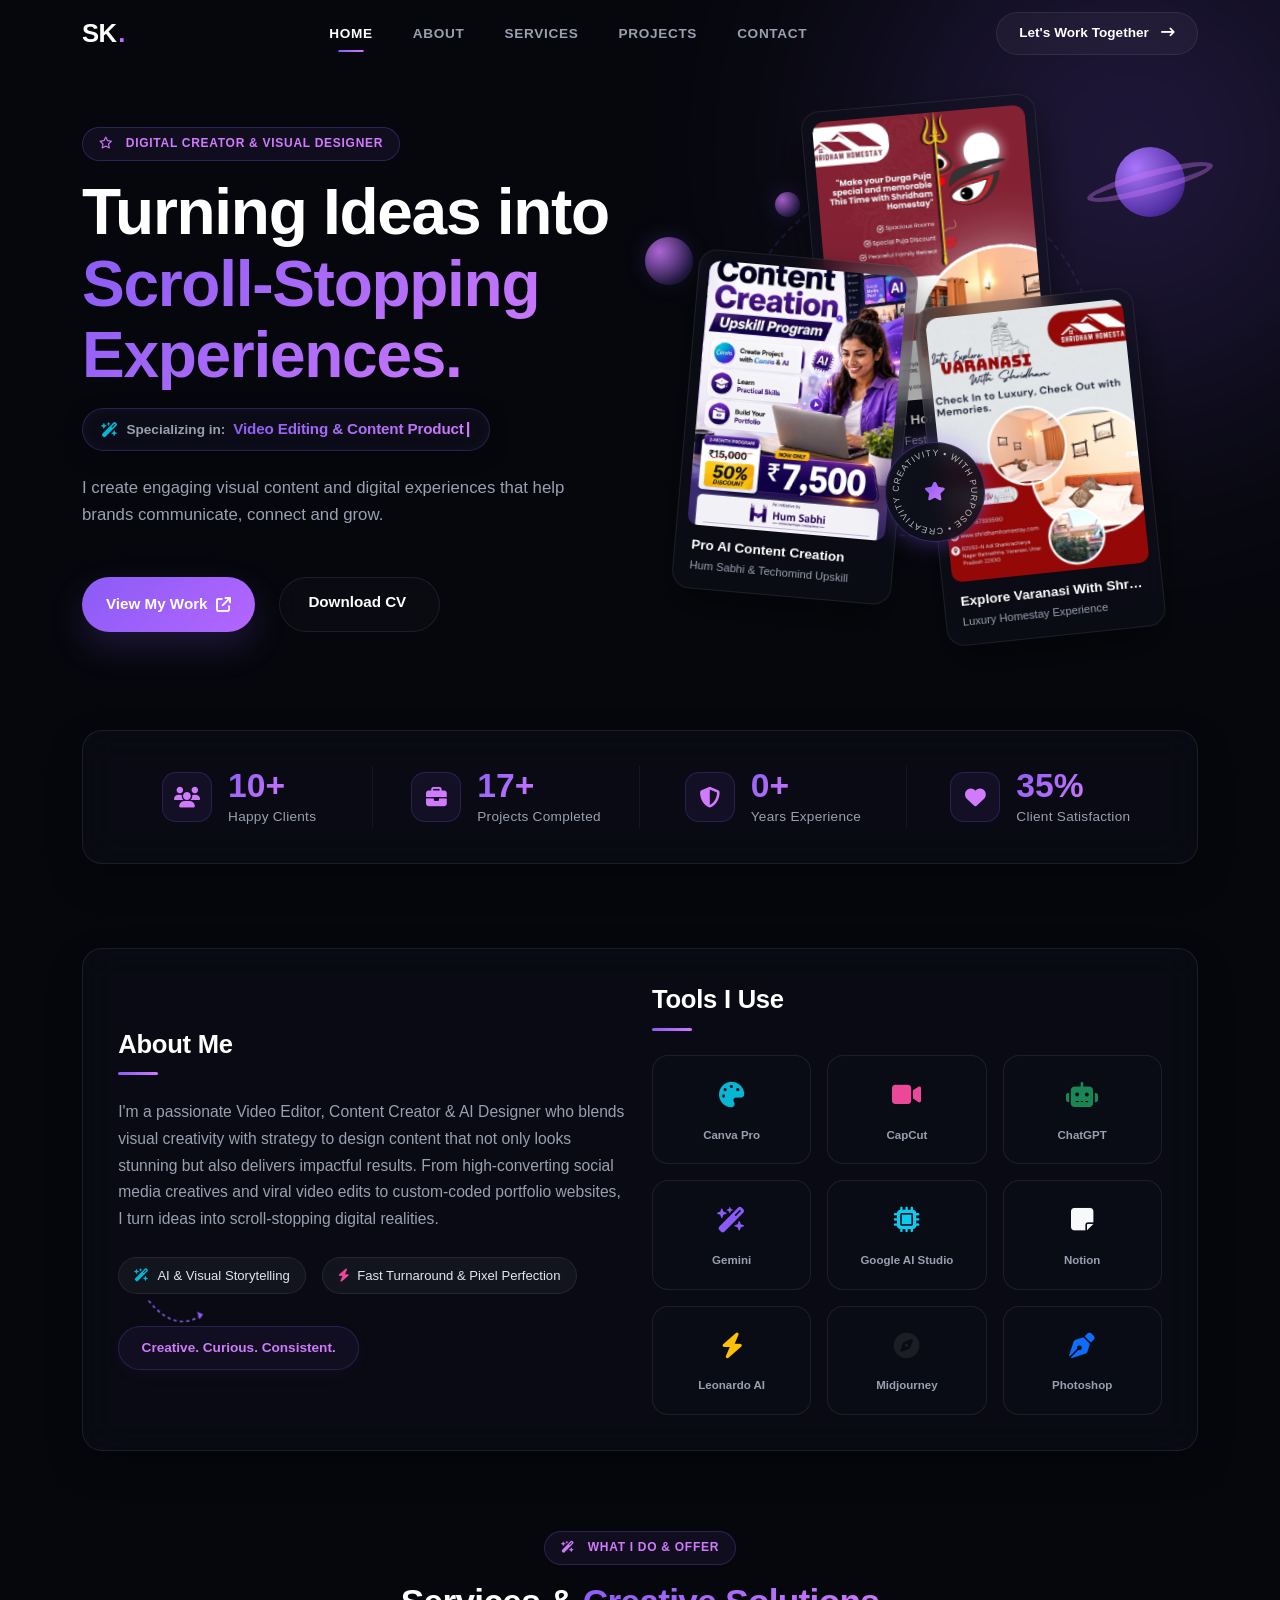
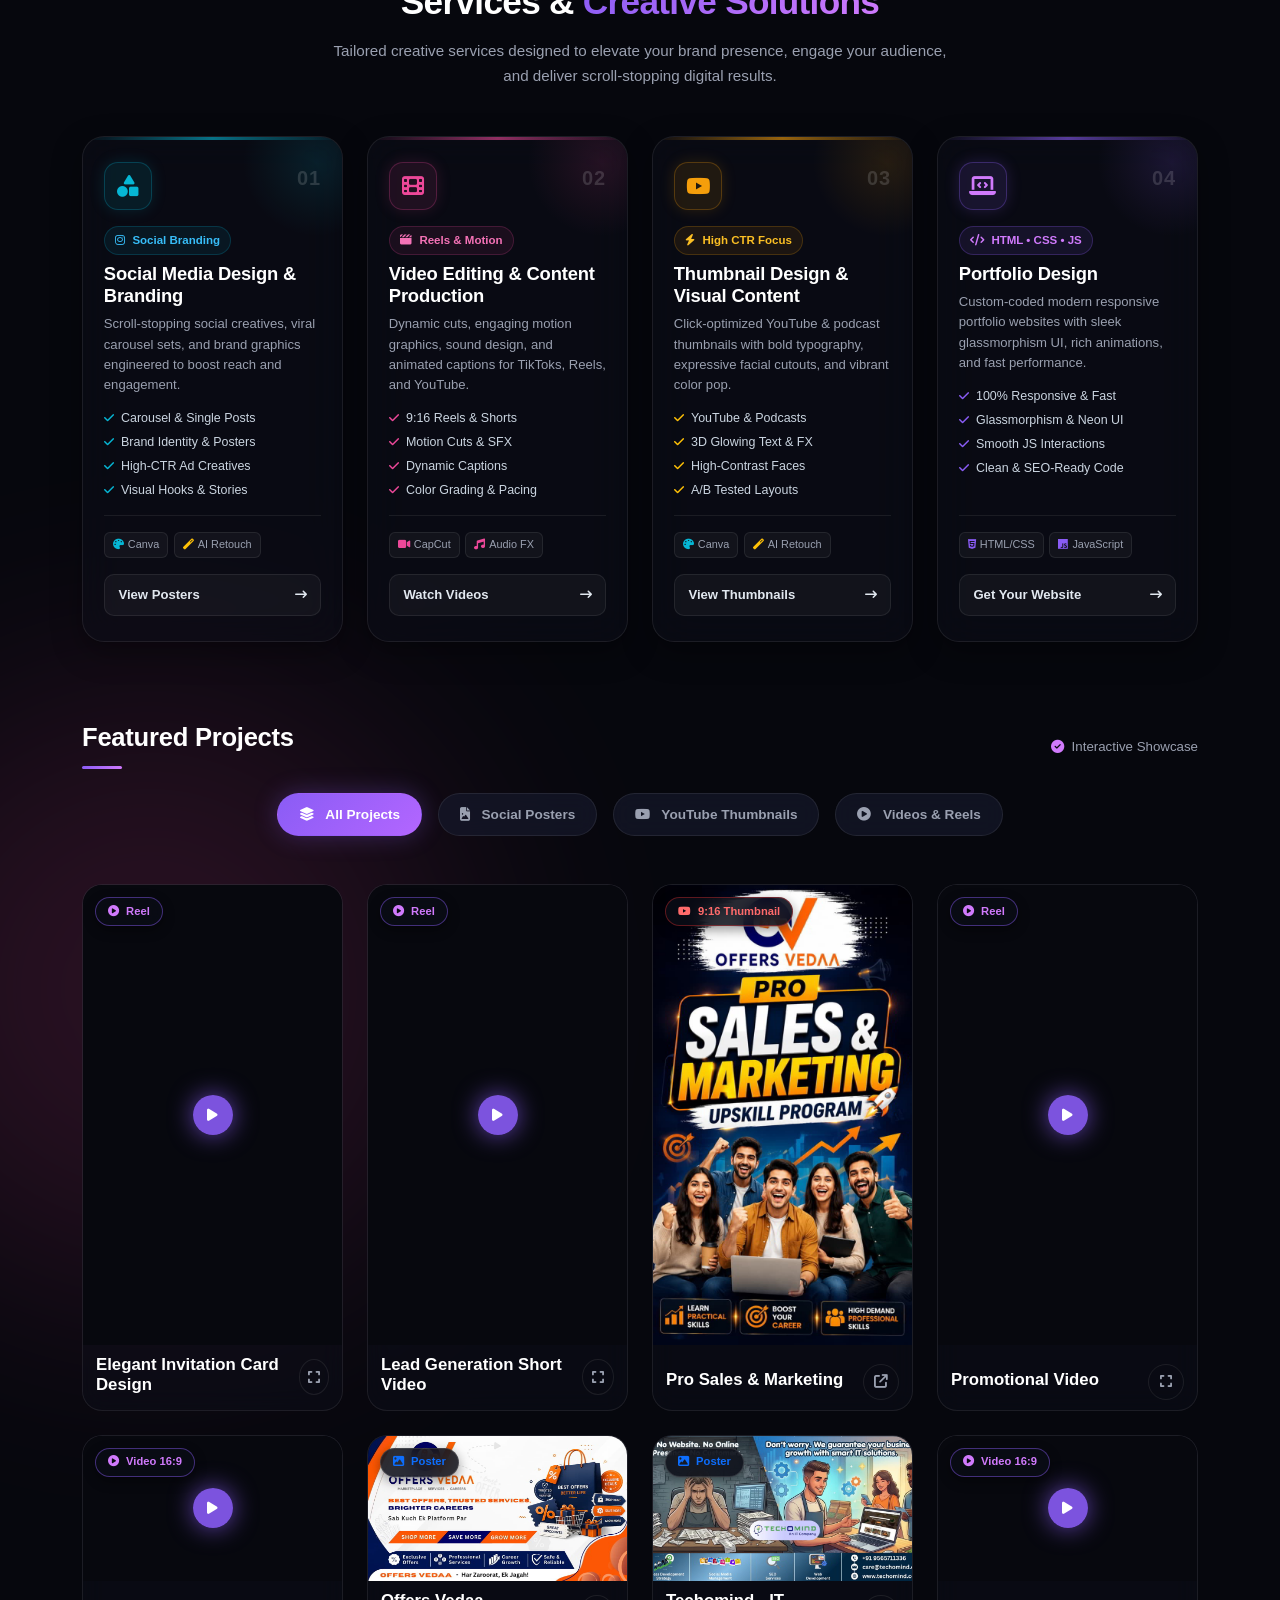
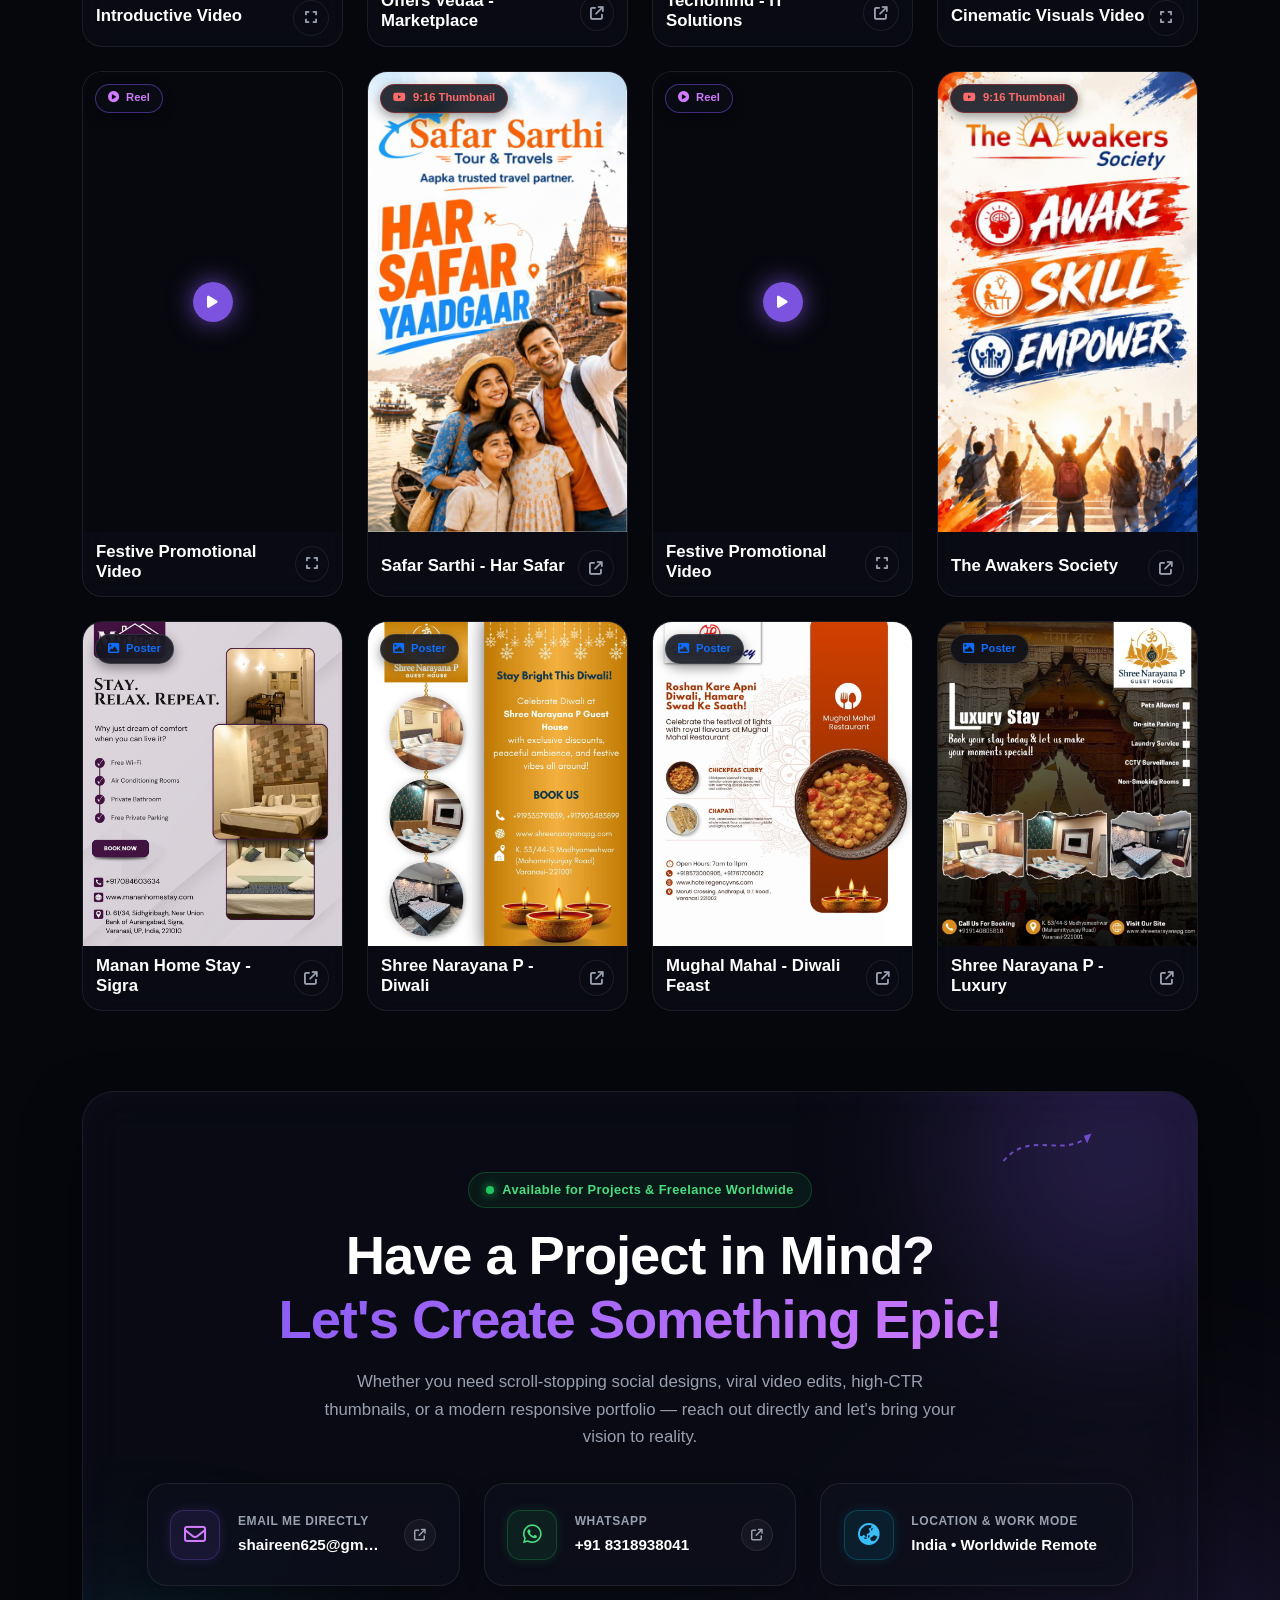
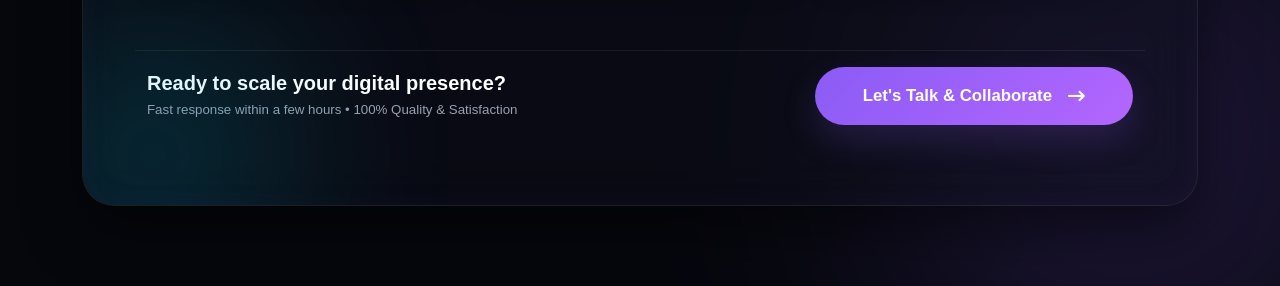
==== commit c357ab70: "Update index.html" ====
--- a/index.html
+++ b/index.html
@@ -1005,10 +1005,10 @@
             <!-- Project 8: VideoFive (Horizontal 16:9) -->
             <div class="col-lg-3 col-md-4 col-sm-6 col-6 project-grid-item" data-category="videos">
               <div class="project-card-custom project-video-card" data-id="VideoFive" data-type="video"
-                data-youtube-url="https://youtu.be/tvagHZV2JJA">
+                data-youtube-url="https://youtu.be/qL-46KR6_bc">
                 <div class="project-thumbnail horizontal-ratio-video"
-                  style="background-image: url('https://img.youtube.com/vi/tvagHZV2JJA/hqdefault.jpg'); background-size: cover; background-position: center;"
-                  data-bg="https://img.youtube.com/vi/tvagHZV2JJA/hqdefault.jpg">
+                  style="background-image: url('https://img.youtube.com/vi/qL-46KR6_bc/hqdefault.jpg'); background-size: cover; background-position: center;"
+                  data-bg="https://img.youtube.com/vi/qL-46KR6_bc/hqdefault.jpg">
                   <div class="video-play-overlay">
                     <button class="btn-play-trigger" aria-label="Watch Video on Modal">
                       <i class="fa-solid fa-play play-icon"></i>
@@ -1411,8 +1411,7 @@
                 <div id="modal-video-box" class="w-100 h-100 d-none d-flex align-items-center justify-content-center">
                   <iframe id="modal-youtube-iframe" src="" title="YouTube Video Player" frameborder="0"
                     allow="accelerometer; autoplay; clipboard-write; encrypted-media; gyroscope; picture-in-picture; web-share"
-                    referrerpolicy="strict-origin-when-cross-origin"
-                    allowfullscreen class="w-100 h-100">
+                    referrerpolicy="strict-origin-when-cross-origin" allowfullscreen class="w-100 h-100">
                   </iframe>
                 </div>
                 <video id="modal-video" controls playsinline class="w-100 h-100 d-none"
--- a/assets/css/style.css
+++ b/assets/css/style.css
@@ -1464,11 +1464,11 @@
     box-shadow: var(--shadow-purple);
 }
 
-.project-card-custom:not(.project-video-card):hover .project-thumbnail img {
+.project-card-custom:hover .project-thumbnail img {
     transform: scale(1.05);
 }
 
-.project-card-custom:not(.project-video-card):hover .project-hover-overlay {
+.project-card-custom:hover .project-hover-overlay {
     opacity: 1;
 }
 
@@ -1820,6 +1820,7 @@
     min-height: 380px;
     max-height: 520px;
     overflow: hidden;
+    position: relative;
 }
 
 .modal-media-wrapper img,
@@ -1827,6 +1828,51 @@
     max-height: 500px;
     width: 100%;
     object-fit: contain;
+}
+
+#modal-video-box {
+    width: 100%;
+    height: 100%;
+    display: flex;
+    align-items: center;
+    justify-content: center;
+    background: #000000;
+}
+
+#modal-youtube-iframe {
+    width: 100%;
+    height: 100%;
+    min-height: 380px;
+    border: none;
+    display: block;
+}
+
+/* Vertical 9:16 aspect ratio for Shorts & Reels in Modal */
+.modal-media-wrapper.modal-ratio-vertical #modal-video-box {
+    aspect-ratio: 9/16;
+    max-width: 290px;
+    height: 100%;
+    margin: 0 auto;
+}
+
+.modal-media-wrapper.modal-ratio-vertical #modal-youtube-iframe {
+    aspect-ratio: 9/16;
+    height: 480px;
+    max-height: 520px;
+    width: 100%;
+}
+
+/* Horizontal 16:9 aspect ratio for landscape videos in Modal */
+.modal-media-wrapper.modal-ratio-horizontal #modal-video-box {
+    aspect-ratio: 16/9;
+    width: 100%;
+    height: 100%;
+}
+
+.modal-media-wrapper.modal-ratio-horizontal #modal-youtube-iframe {
+    aspect-ratio: 16/9;
+    width: 100%;
+    height: 100%;
 }
 
 .modal-info-panel {
@@ -2221,8 +2267,9 @@
     }
 
     .modal-media-wrapper {
-        min-height: 260px;
-        height: 32vh;
+        min-height: 280px;
+        height: auto;
+        max-height: 480px;
     }
 }
 
@@ -2486,4 +2533,4 @@
         font-size: 0.66rem;
         padding: 0.35rem 0.45rem;
     }
-}+}
